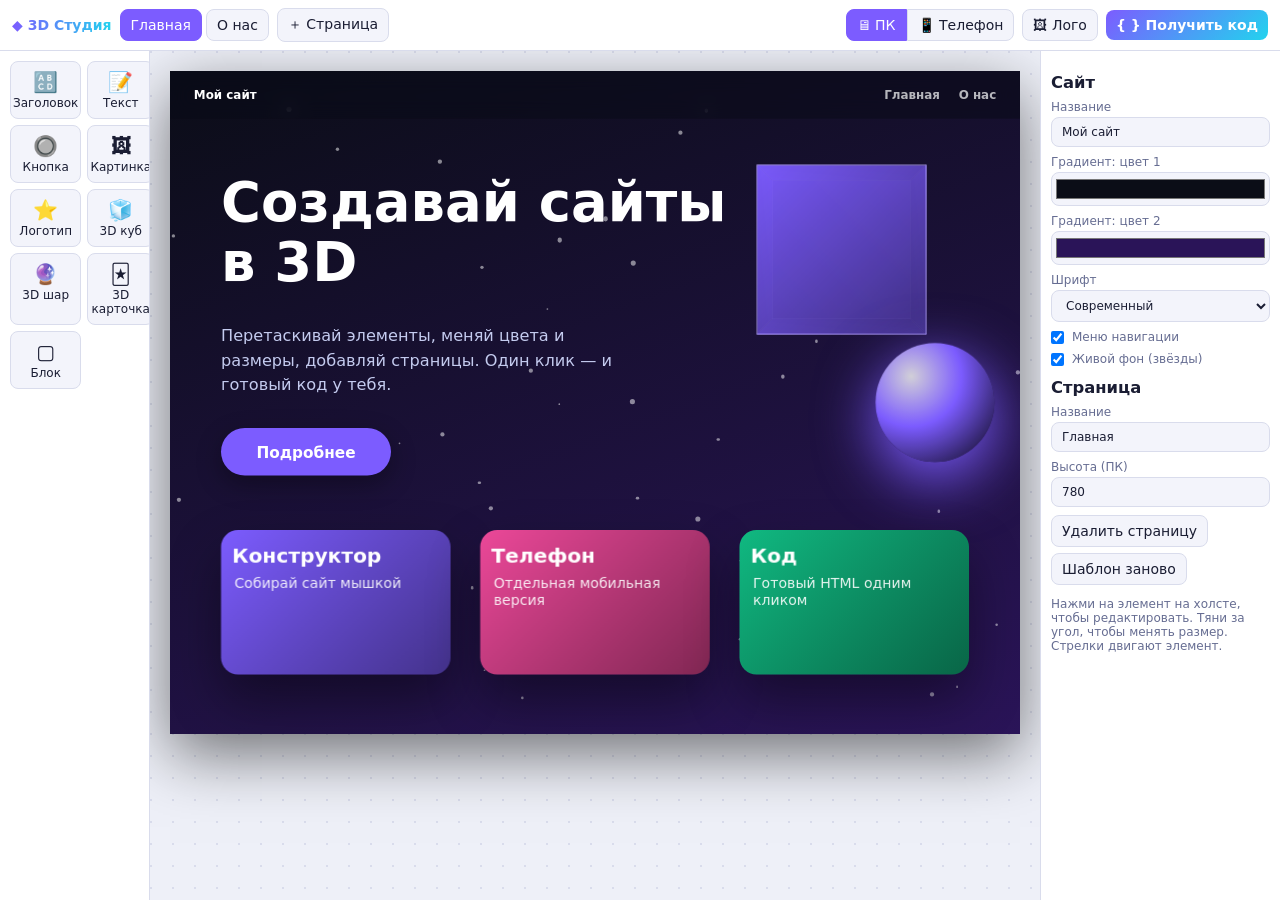
==== index.html @ fe6c9395 "Add files via upload" ====
<!DOCTYPE html>
<html lang="ru"><head><meta charset="utf-8">
<meta name="viewport" content="width=device-width, initial-scale=1, viewport-fit=cover">
<title>3D Конструктор сайтов</title>
<style>
:root{--bg:#0b0d17;--p:#141828;--p2:#1c2136;--b:#2a3150;--t:#e8ebf7;--m:#8a93b8;--a:#7c5cff;box-sizing:border-box;padding-top:env(safe-area-inset-top,0px);padding-bottom:env(safe-area-inset-bottom,0px)}
@media(prefers-color-scheme:light){:root:not([data-theme="dark"]){--bg:#eef0f8;--p:#fff;--p2:#f3f4fb;--b:#d9dcec;--t:#1a1d33;--m:#666d92}}
:root[data-theme="dark"]{--bg:#0b0d17;--p:#141828;--p2:#1c2136;--b:#2a3150;--t:#e8ebf7;--m:#8a93b8}
html{scroll-padding-top:env(safe-area-inset-top,0px)}
html,body{height:100%;margin:0}
body{display:flex;flex-direction:column;background:var(--bg);color:var(--t);font:14px system-ui,sans-serif;overflow:hidden}
[hidden]{display:none!important}
button,input,select,textarea{font:inherit;color:var(--t);background:var(--p2);border:1px solid var(--b);border-radius:8px;padding:7px 10px}
button{cursor:pointer}button:hover{border-color:var(--a)}
.pri{background:linear-gradient(135deg,#7c5cff,#22d3ee);border:0;color:#fff;font-weight:700}
#top{display:flex;align-items:center;gap:8px;padding:8px 12px;background:var(--p);border-bottom:1px solid var(--b);flex-wrap:wrap}
.brand{font-weight:800;background:linear-gradient(90deg,#7c5cff,#22d3ee);-webkit-background-clip:text;background-clip:text;color:transparent}
#tabs{display:flex;gap:4px;overflow-x:auto;max-width:40vw}#tabs button{white-space:nowrap}
.on{background:var(--a)!important;border-color:var(--a)!important;color:#fff}
.sp{flex:1}.seg{display:flex}.seg button:first-child{border-radius:8px 0 0 8px}.seg button:last-child{border-radius:0 8px 8px 0}
main{flex:1;display:flex;min-height:0}
aside{background:var(--p);padding:10px;overflow:auto}
#pal{width:150px;display:grid;grid-template-columns:1fr 1fr;gap:6px;align-content:start;border-right:1px solid var(--b)}
#pal button{display:flex;flex-direction:column;align-items:center;gap:2px;padding:8px 2px;font-size:12px}#pal b{font-size:20px}
#pr{width:240px;border-left:1px solid var(--b)}
#pr label{display:block;margin:8px 0;color:var(--m);font-size:12px}#pr label input,#pr label select,#pr label textarea{display:block;width:100%;margin-top:3px;box-sizing:border-box}
#pr input[type=color]{height:34px;padding:2px}#pr textarea{min-height:64px}
#pr h3{margin:12px 0 4px}.g2{display:grid;grid-template-columns:1fr 1fr;gap:0 8px}.row{display:flex;gap:6px;flex-wrap:wrap;margin-top:8px}.ck{display:flex!important;gap:8px;align-items:center}.ck input{width:auto!important;margin:0!important}
#wrap{flex:1;overflow:auto;padding:20px;display:flex;justify-content:center;align-items:flex-start;background:radial-gradient(circle at 1px 1px,var(--b) 1px,transparent 0) 0 0/22px 22px}
#st{overflow:hidden;box-shadow:0 20px 60px #0008;flex:none}#st.m{border-radius:32px;outline:8px solid #000}
#cv{position:relative;overflow:hidden;transform-origin:0 0}
#cv .e{cursor:move;touch-action:none}#cv .e *{pointer-events:none}#cv nav{position:absolute;pointer-events:none}#cv .fx{position:absolute}
.sel{outline:2px solid var(--a);outline-offset:2px}
.rz{position:absolute;right:-9px;bottom:-9px;width:16px;height:16px;background:var(--a);border-radius:4px;cursor:nwse-resize;pointer-events:auto!important}
#md{position:fixed;inset:0;background:#000b;display:flex;align-items:center;justify-content:center;z-index:99;padding:16px}
#md>div{background:var(--p);border:1px solid var(--b);border-radius:14px;width:min(1000px,100%);height:min(82vh,100%);display:flex;flex-direction:column;padding:12px;gap:8px}
#md textarea,#md iframe{flex:1;width:100%;box-sizing:border-box;border-radius:8px;font:12px monospace;background:#fff;border:1px solid var(--b)}#md textarea{background:var(--p2)}
@media(max-width:900px){main{flex-direction:column}#pal{width:auto;display:flex;overflow-x:auto;border:0;border-bottom:1px solid var(--b)}#pal button{min-width:70px}#pr{width:auto;max-height:36%;border:0;border-top:1px solid var(--b)}#tabs{max-width:100%}}
</style></head><body>
<header id="top">
<b class="brand">◆ 3D Студия</b><div id="tabs"></div><button data-a="addpage" title="Новая страница">＋ Страница</button><span class="sp"></span>
<div class="seg"><button data-a="dev" data-v="d" class="on">🖥 ПК</button><button data-a="dev" data-v="m">📱 Телефон</button></div>
<button data-a="logo">🖼 Лого</button><button class="pri" data-a="export">{ } Получить код</button>
</header>
<main><aside id="pal"></aside><section id="wrap"><div id="st"><div id="cv"></div></div></section><aside id="pr"></aside></main>
<div id="md" hidden><div><div class="row" style="margin:0"><button data-a="view" data-v="c" class="on">Код</button><button data-a="view" data-v="p">Превью</button><span class="sp"></span><button class="pri" data-a="copy" id="cp">Копировать код</button><button data-a="close">✕</button></div><textarea id="code" readonly></textarea><iframe id="ifr" hidden></iframe></div></div>
<input type="file" id="fi" accept="image/*" hidden>
<script src="app.js"></script>
</body></html>
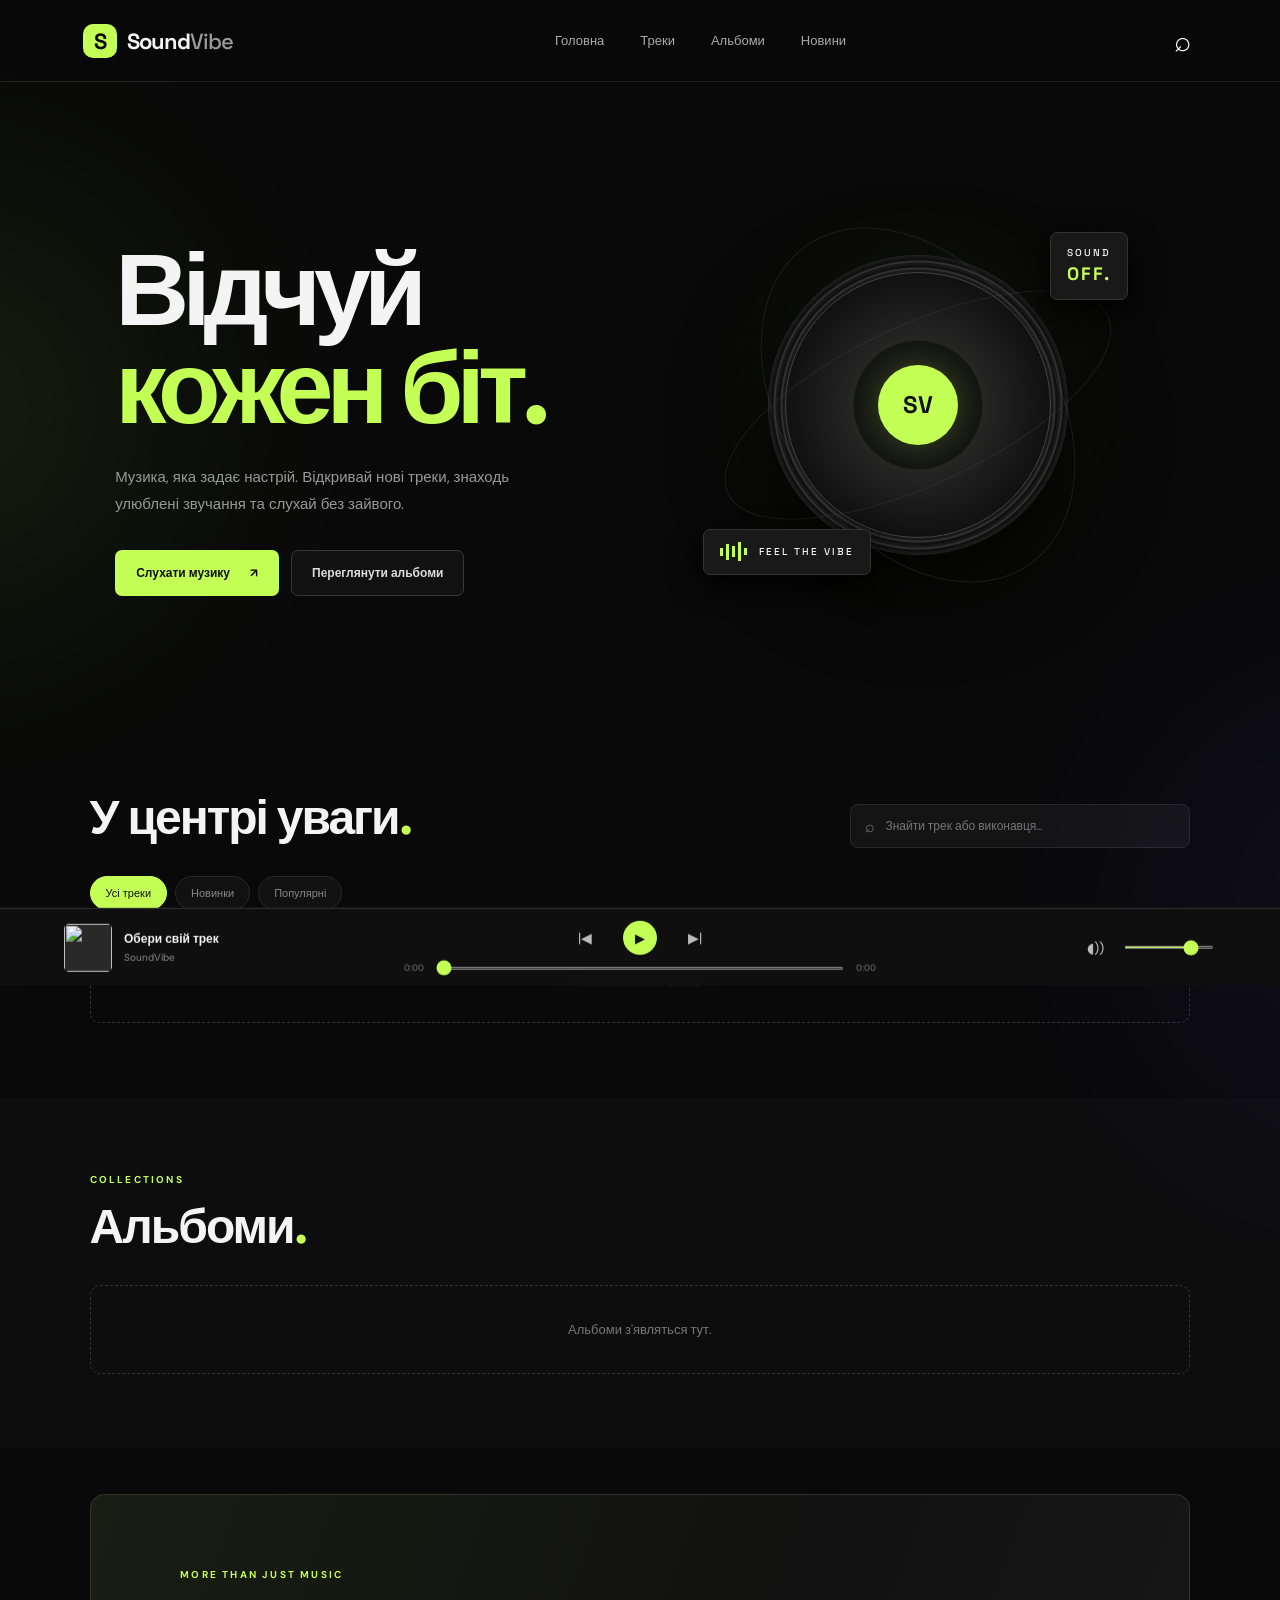
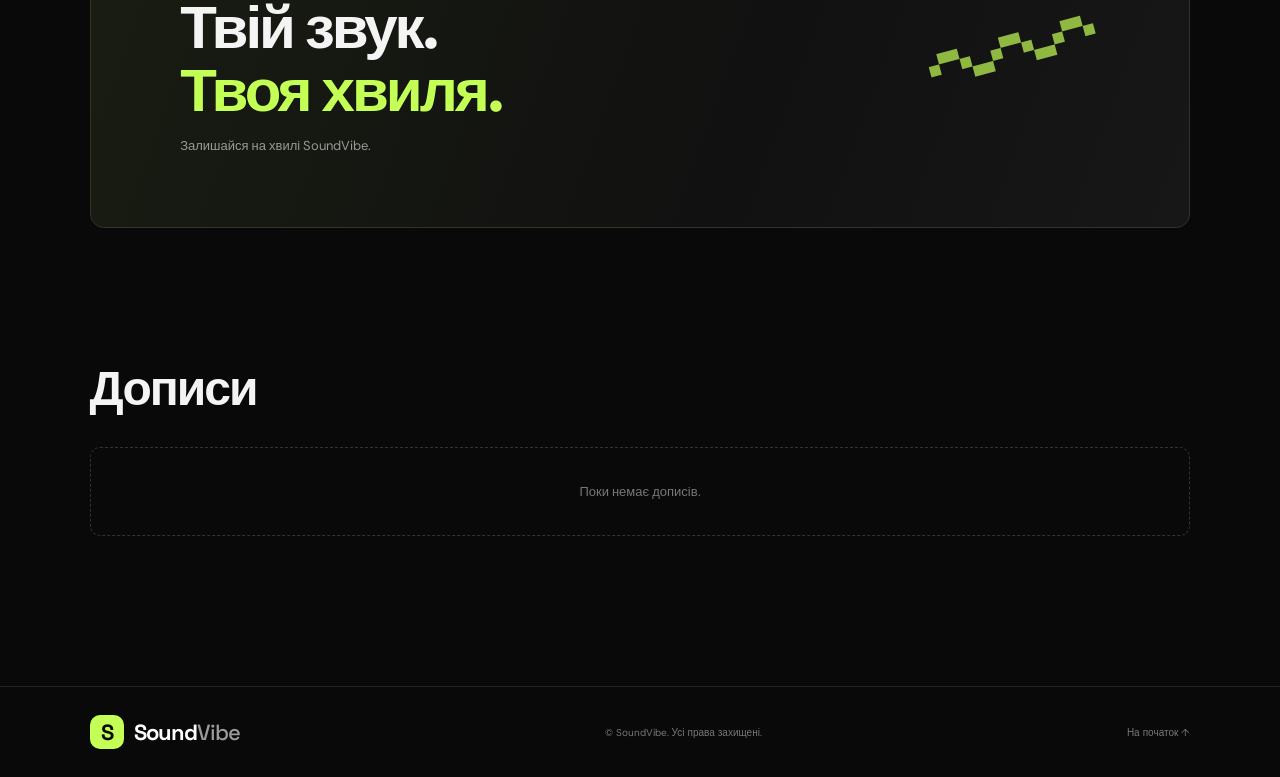
==== commit 8a993784: "Add files via upload" ====
--- a/index.html
+++ b/index.html
@@ -1,49 +1,79 @@
-<!DOCTYPE html>
-<html lang="ru"><head><meta charset="utf-8">
-<meta name="viewport" content="width=device-width, initial-scale=1, viewport-fit=cover">
-<title>3D Конструктор сайтов</title>
-<style>
-:root{--bg:#0b0d17;--p:#141828;--p2:#1c2136;--b:#2a3150;--t:#e8ebf7;--m:#8a93b8;--a:#7c5cff;box-sizing:border-box;padding-top:env(safe-area-inset-top,0px);padding-bottom:env(safe-area-inset-bottom,0px)}
-@media(prefers-color-scheme:light){:root:not([data-theme="dark"]){--bg:#eef0f8;--p:#fff;--p2:#f3f4fb;--b:#d9dcec;--t:#1a1d33;--m:#666d92}}
-:root[data-theme="dark"]{--bg:#0b0d17;--p:#141828;--p2:#1c2136;--b:#2a3150;--t:#e8ebf7;--m:#8a93b8}
-html{scroll-padding-top:env(safe-area-inset-top,0px)}
-html,body{height:100%;margin:0}
-body{display:flex;flex-direction:column;background:var(--bg);color:var(--t);font:14px system-ui,sans-serif;overflow:hidden}
-[hidden]{display:none!important}
-button,input,select,textarea{font:inherit;color:var(--t);background:var(--p2);border:1px solid var(--b);border-radius:8px;padding:7px 10px}
-button{cursor:pointer}button:hover{border-color:var(--a)}
-.pri{background:linear-gradient(135deg,#7c5cff,#22d3ee);border:0;color:#fff;font-weight:700}
-#top{display:flex;align-items:center;gap:8px;padding:8px 12px;background:var(--p);border-bottom:1px solid var(--b);flex-wrap:wrap}
-.brand{font-weight:800;background:linear-gradient(90deg,#7c5cff,#22d3ee);-webkit-background-clip:text;background-clip:text;color:transparent}
-#tabs{display:flex;gap:4px;overflow-x:auto;max-width:40vw}#tabs button{white-space:nowrap}
-.on{background:var(--a)!important;border-color:var(--a)!important;color:#fff}
-.sp{flex:1}.seg{display:flex}.seg button:first-child{border-radius:8px 0 0 8px}.seg button:last-child{border-radius:0 8px 8px 0}
-main{flex:1;display:flex;min-height:0}
-aside{background:var(--p);padding:10px;overflow:auto}
-#pal{width:150px;display:grid;grid-template-columns:1fr 1fr;gap:6px;align-content:start;border-right:1px solid var(--b)}
-#pal button{display:flex;flex-direction:column;align-items:center;gap:2px;padding:8px 2px;font-size:12px}#pal b{font-size:20px}
-#pr{width:240px;border-left:1px solid var(--b)}
-#pr label{display:block;margin:8px 0;color:var(--m);font-size:12px}#pr label input,#pr label select,#pr label textarea{display:block;width:100%;margin-top:3px;box-sizing:border-box}
-#pr input[type=color]{height:34px;padding:2px}#pr textarea{min-height:64px}
-#pr h3{margin:12px 0 4px}.g2{display:grid;grid-template-columns:1fr 1fr;gap:0 8px}.row{display:flex;gap:6px;flex-wrap:wrap;margin-top:8px}.ck{display:flex!important;gap:8px;align-items:center}.ck input{width:auto!important;margin:0!important}
-#wrap{flex:1;overflow:auto;padding:20px;display:flex;justify-content:center;align-items:flex-start;background:radial-gradient(circle at 1px 1px,var(--b) 1px,transparent 0) 0 0/22px 22px}
-#st{overflow:hidden;box-shadow:0 20px 60px #0008;flex:none}#st.m{border-radius:32px;outline:8px solid #000}
-#cv{position:relative;overflow:hidden;transform-origin:0 0}
-#cv .e{cursor:move;touch-action:none}#cv .e *{pointer-events:none}#cv nav{position:absolute;pointer-events:none}#cv .fx{position:absolute}
-.sel{outline:2px solid var(--a);outline-offset:2px}
-.rz{position:absolute;right:-9px;bottom:-9px;width:16px;height:16px;background:var(--a);border-radius:4px;cursor:nwse-resize;pointer-events:auto!important}
-#md{position:fixed;inset:0;background:#000b;display:flex;align-items:center;justify-content:center;z-index:99;padding:16px}
-#md>div{background:var(--p);border:1px solid var(--b);border-radius:14px;width:min(1000px,100%);height:min(82vh,100%);display:flex;flex-direction:column;padding:12px;gap:8px}
-#md textarea,#md iframe{flex:1;width:100%;box-sizing:border-box;border-radius:8px;font:12px monospace;background:#fff;border:1px solid var(--b)}#md textarea{background:var(--p2)}
-@media(max-width:900px){main{flex-direction:column}#pal{width:auto;display:flex;overflow-x:auto;border:0;border-bottom:1px solid var(--b)}#pal button{min-width:70px}#pr{width:auto;max-height:36%;border:0;border-top:1px solid var(--b)}#tabs{max-width:100%}}
-</style></head><body>
-<header id="top">
-<b class="brand">◆ 3D Студия</b><div id="tabs"></div><button data-a="addpage" title="Новая страница">＋ Страница</button><span class="sp"></span>
-<div class="seg"><button data-a="dev" data-v="d" class="on">🖥 ПК</button><button data-a="dev" data-v="m">📱 Телефон</button></div>
-<button data-a="logo">🖼 Лого</button><button class="pri" data-a="export">{ } Получить код</button>
-</header>
-<main><aside id="pal"></aside><section id="wrap"><div id="st"><div id="cv"></div></div></section><aside id="pr"></aside></main>
-<div id="md" hidden><div><div class="row" style="margin:0"><button data-a="view" data-v="c" class="on">Код</button><button data-a="view" data-v="p">Превью</button><span class="sp"></span><button class="pri" data-a="copy" id="cp">Копировать код</button><button data-a="close">✕</button></div><textarea id="code" readonly></textarea><iframe id="ifr" hidden></iframe></div></div>
-<input type="file" id="fi" accept="image/*" hidden>
-<script src="app.js"></script>
-</body></html>
+<!doctype html>
+<html lang="uk">
+<head>
+  <meta charset="utf-8">
+  <meta name="viewport" content="width=device-width, initial-scale=1">
+  <meta name="theme-color" content="#090909">
+  <title>SoundVibe — Feel the music</title>
+  <link rel="preconnect" href="https://fonts.googleapis.com">
+  <link rel="preconnect" href="https://fonts.gstatic.com" crossorigin>
+  <link href="https://fonts.googleapis.com/css2?family=DM+Sans:wght@400;500;600;700;800&family=Space+Grotesk:wght@500;600;700&display=swap" rel="stylesheet">
+  <link rel="stylesheet" href="style.css">
+  <script src="https://cdn.jsdelivr.net/npm/@supabase/supabase-js@2"></script>
+</head>
+<body>
+  <div class="ambient ambient-one"></div><div class="ambient ambient-two"></div>
+  <header class="topbar">
+    <a class="brand" href="#"><span class="brand-mark">S</span><span>Sound<span class="brand-light">Vibe</span></span></a>
+    <nav class="main-nav">
+      <a href="#discover">Головна</a><a href="#tracks">Треки</a><a href="#albums">Альбоми</a><a href="#posts">Новини</a>
+    </nav>
+    <div class="header-actions">
+      <button class="icon-btn" id="search-focus" aria-label="Пошук">⌕</button>
+      <button class="mobile-menu" id="mobile-menu">☰</button>
+    </div>
+  </header>
+
+  <main>
+    <section class="hero" id="discover">
+      <div class="hero-copy">
+        <h1>Відчуй<br><span>кожен біт.</span></h1>
+        <p>Музика, яка задає настрій. Відкривай нові треки, знаходь улюблені звучання та слухай без зайвого.</p>
+        <div class="hero-buttons"><a class="btn btn-primary" href="#tracks">Слухати музику <span>↗</span></a><a class="btn btn-ghost" href="#albums">Переглянути альбоми</a></div>
+      </div>
+      <div class="hero-art">
+        <div class="hero-orbit orbit-a"></div><div class="hero-orbit orbit-b"></div>
+        <div class="hero-disc"><div class="disc-inner"><div class="disc-center">SV</div></div></div>
+        <div class="floating-tag tag-top">SOUND<br><b id="sound-status">OFF.</b></div>
+        <div class="floating-tag tag-bottom"><span class="equalizer"><i></i><i></i><i></i><i></i><i></i></span> FEEL THE VIBE</div>
+      </div>
+    </section>
+
+    <section class="section" id="tracks">
+      <div class="section-head"><div><h2>У центрі уваги<span>.</span></h2></div><div class="search-wrap"><span>⌕</span><input id="search" type="search" placeholder="Знайти трек або виконавця..."></div></div>
+      <div class="filter-row"><button class="filter-chip active" data-filter="all">Усі треки</button><button class="filter-chip" data-filter="new">Новинки</button><button class="filter-chip" data-filter="popular">Популярні</button></div>
+      <div class="track-grid" id="track-grid"><div class="empty-state">Завантажуємо музику...</div></div>
+    </section>
+
+    <section class="section albums-section" id="albums">
+      <div class="section-head"><div><div class="eyebrow">COLLECTIONS</div><h2>Альбоми<span>.</span></h2></div></div>
+      <div class="album-grid" id="album-grid"><div class="empty-state">Альбоми з'являться тут.</div></div>
+    </section>
+
+    <section class="wide-cta">
+      <div><div class="eyebrow">MORE THAN JUST MUSIC</div><h2>Твій звук.<br><span>Твоя хвиля.</span></h2><p>Залишайся на хвилі SoundVibe.</p></div>
+      <div class="cta-symbol">〰</div>
+    </section>
+
+    <section class="section posts-section" id="posts">
+      <div class="section-head"><div><h2>Дописи</h2></div></div>
+      <div class="post-grid" id="post-grid"><div class="empty-state">Поки немає дописів.</div></div>
+    </section>
+
+  </main>
+
+  <footer><a class="brand" href="#"><span class="brand-mark">S</span><span>Sound<span class="brand-light">Vibe</span></span></a><span>© <span id="year"></span> SoundVibe. Усі права захищені.</span><a href="#discover">На початок ↑</a></footer>
+
+  <div class="player" id="player">
+    <div class="player-track"><img id="player-cover" src="" alt=""><div><strong id="player-title">Обери свій трек</strong><small id="player-artist">SoundVibe</small></div></div>
+    <div class="player-center"><div class="player-controls"><button id="prev-track" aria-label="Попередній">|◀</button><button class="play-main" id="play-toggle" aria-label="Відтворити">▶</button><button id="next-track" aria-label="Наступний">▶|</button></div><div class="timeline"><span id="current-time">0:00</span><input type="range" id="seek" min="0" max="100" value="0"><span id="duration">0:00</span></div></div>
+    <div class="player-volume"><button id="mute-toggle" aria-label="Звук">◖))</button><input type="range" id="volume" min="0" max="1" step=".01" value=".8"></div>
+    <audio id="audio" preload="metadata"></audio>
+  </div>
+
+  <div class="modal" id="track-modal"><div class="modal-card track-detail"><button class="modal-close" data-close="track-modal">×</button><div id="track-detail-content"></div></div></div>
+
+  <div class="toast" id="toast"></div>
+  <script src="config.js"></script><script src="app.js"></script>
+</body>
+</html>
--- a/style.css
+++ b/style.css
@@ -0,0 +1,25 @@
+*{box-sizing:border-box} :root{--bg:#090909;--panel:#111;--panel2:#171717;--text:#f4f4f4;--muted:#898989;--line:#282828;--lime:#c4ff55;--font:'DM Sans',sans-serif;--display:'Space Grotesk',sans-serif}html{scroll-behavior:smooth;scroll-padding-top:90px}body{margin:0;background:var(--bg);color:var(--text);font-family:var(--font);overflow-x:hidden}a{color:inherit;text-decoration:none}button,input,textarea,select{font:inherit}button{cursor:pointer}.ambient{position:absolute;width:420px;height:420px;border-radius:50%;filter:blur(130px);opacity:.09;pointer-events:none}.ambient-one{background:#a4ff38;top:200px;left:-260px}.ambient-two{background:#6750ff;top:700px;right:-300px}.topbar{height:82px;padding:0 6.5%;display:flex;align-items:center;justify-content:space-between;border-bottom:1px solid #202020;background:rgba(9,9,9,.82);backdrop-filter:blur(18px);position:sticky;top:0;z-index:20}.brand{display:flex;align-items:center;gap:10px;font:700 22px var(--display);letter-spacing:-1px}.brand-mark{display:grid;place-items:center;width:34px;height:34px;background:var(--lime);color:#090909;border-radius:10px;font-size:22px}.brand-light{font-weight:500;color:#9b9b9b}.main-nav{display:flex;gap:36px;color:#aaa;font-size:13px}.main-nav a:hover,.footer a:hover{color:var(--lime)}.header-actions{display:flex;align-items:center;gap:18px}.icon-btn,.mobile-menu{background:none;border:0;color:white;font-size:29px}.admin-link{background:#191919;border:1px solid #303030;color:#ddd;padding:11px 16px;border-radius:7px;font-size:12px}.admin-link:hover{border-color:var(--lime);color:var(--lime)}.mobile-menu{display:none}.hero{min-height:620px;padding:90px 9% 65px;position:relative;display:flex;align-items:center;justify-content:space-between;overflow:hidden}.hero-copy{max-width:550px;z-index:2}.eyebrow{font-size:10px;letter-spacing:2.2px;font-weight:700;color:var(--lime)}.pulse-dot{display:inline-block;width:7px;height:7px;border-radius:50%;background:var(--lime);margin-right:8px;box-shadow:0 0 14px var(--lime)}h1,h2,h3,p{margin-top:0}.hero h1{font:700 clamp(62px,8vw,106px)/.95 var(--display);letter-spacing:-7px;margin:28px 0}.hero h1 span,.wide-cta h2 span{color:var(--lime)}.hero-copy>p{color:#999;max-width:420px;line-height:1.8;font-size:15px}.hero-buttons{display:flex;gap:12px;margin-top:32px;flex-wrap:wrap}.btn{display:inline-flex;align-items:center;justify-content:center;gap:20px;padding:14px 20px;border-radius:7px;font-weight:700;font-size:12px;border:1px solid transparent;transition:.25s}.btn-primary{background:var(--lime);color:#101010}.btn-primary:hover{background:#d6ff8a;transform:translateY(-2px);box-shadow:0 8px 30px #c4ff5522}.btn-ghost{border-color:#383838;color:#ddd;background:#111}.btn-ghost:hover{border-color:#777}.btn.small{padding:9px 14px}.hero-note{display:flex;align-items:center;gap:12px;color:#686868;font-size:9px;letter-spacing:2px;margin-top:60px}.note-line{width:35px;height:1px;background:var(--lime)}.hero-art{width:430px;height:430px;position:relative;display:grid;place-items:center;margin-right:3%}.hero-disc{width:300px;height:300px;border-radius:50%;padding:17px;background:repeating-radial-gradient(circle,#181818 0 2px,#303030 3px 4px,#101010 5px 7px);box-shadow:0 30px 90px #000,0 0 90px #c4ff5512;animation:spin 24s linear infinite}.disc-inner{height:100%;border-radius:50%;display:grid;place-items:center;background:radial-gradient(circle,#282828 0 10%,#121212 11% 34%,#252525 35%,#111 70%);border:1px solid #454545}.disc-center{width:80px;height:80px;border-radius:50%;display:grid;place-items:center;background:var(--lime);color:#111;font:700 24px var(--display);box-shadow:0 0 35px #c4ff5544}.hero-orbit{position:absolute;border:1px solid #45454555;border-radius:50%;transform:rotate(-25deg)}.orbit-a{width:420px;height:160px}.orbit-b{width:390px;height:270px;transform:rotate(55deg)}.floating-tag{position:absolute;background:#191919;border:1px solid #333;padding:12px 16px;border-radius:7px;font:500 10px/1.5 var(--display);letter-spacing:2px;box-shadow:0 10px 30px #000}.floating-tag b{font-size:18px;color:var(--lime)}.tag-top{top:42px;right:5px}.tag-bottom{bottom:45px;left:0;display:flex;align-items:center;gap:12px}.equalizer{height:20px;display:flex;align-items:center;gap:3px}.equalizer i{width:3px;background:var(--lime);height:8px;animation:eq .8s infinite alternate}.equalizer i:nth-child(2){height:16px;animation-delay:.2s}.equalizer i:nth-child(3){height:11px;animation-delay:.4s}.equalizer i:nth-child(4){height:19px;animation-delay:.1s}.equalizer i:nth-child(5){height:7px;animation-delay:.3s}.hero-bottom{position:absolute;bottom:24px;left:9%;right:9%;display:flex;justify-content:space-between;color:#555;font-size:9px;letter-spacing:2px}.banner-strip{padding:0 7% 20px;display:grid;grid-template-columns:repeat(auto-fit,minmax(260px,1fr));gap:14px}.promo-banner{min-height:170px;border-radius:12px;background-size:cover;background-position:center;display:flex;flex-direction:column;justify-content:center;padding:28px;gap:8px;overflow:hidden;transition:.3s}.promo-banner:hover{transform:translateY(-3px)}.promo-banner strong{font:700 28px var(--display);max-width:450px}.promo-banner small{color:#ccc}.section{padding:75px 7%}.section-head{display:flex;align-items:end;justify-content:space-between;margin-bottom:28px;gap:20px}.section h2,.admin-card h2{font:700 clamp(32px,4vw,48px) var(--display);letter-spacing:-2px;margin:10px 0 0}.section h2 span,.admin-card h2 span{color:var(--lime)}.search-wrap{display:flex;align-items:center;gap:10px;background:#141414;border:1px solid #292929;border-radius:8px;padding:0 14px;width:min(340px,100%);color:#777}.search-wrap input{background:none;border:0;outline:0;color:#fff;padding:13px 0;width:100%;font-size:12px}.filter-row{display:flex;align-items:center;gap:8px;margin-bottom:24px}.filter-chip{border:1px solid #292929;background:#111;color:#888;padding:9px 15px;border-radius:20px;font-size:11px}.filter-chip.active,.filter-chip:hover{background:var(--lime);color:#111;border-color:var(--lime)}.result-count{margin-left:auto;color:#666;font-size:9px;letter-spacing:1px}.track-grid{display:grid;grid-template-columns:repeat(4,minmax(0,1fr));gap:18px}.track-card{background:#111;border:1px solid #202020;border-radius:11px;padding:12px;transition:.3s;min-width:0}.track-card:hover{transform:translateY(-5px);border-color:#484848;box-shadow:0 18px 40px #0007}.cover-button{position:relative;display:block;width:100%;padding:0;border:0;background:#202020;border-radius:7px;overflow:hidden;aspect-ratio:1}.track-cover{width:100%;height:100%;object-fit:cover;display:block;transition:.5s}.track-card:hover .track-cover{transform:scale(1.05)}.cover-play{position:absolute;right:12px;bottom:12px;width:40px;height:40px;border-radius:50%;background:var(--lime);color:#111;display:grid;place-items:center;opacity:0;transform:translateY(8px);transition:.25s}.track-card:hover .cover-play{opacity:1;transform:none}.track-info{display:flex;justify-content:space-between;align-items:start;gap:8px;padding:15px 2px 10px}.track-info h3{font:600 15px var(--display);margin:0 0 5px;white-space:nowrap;overflow:hidden;text-overflow:ellipsis}.track-info p{font-size:11px;color:#888;margin:0}.more-btn{background:none;border:0;color:#777}.track-meta{border-top:1px solid #242424;padding:10px 2px 1px;display:flex;align-items:center;justify-content:space-between;color:#666;font-size:8px;letter-spacing:1px}.track-meta button{border:0;background:none;color:var(--lime);font-size:9px;font-weight:700}.albums-section{background:#0d0d0d}.section-desc{color:#777;font-size:13px}.album-grid{display:grid;grid-template-columns:repeat(4,1fr);gap:18px}.album-card{height:280px;position:relative;border-radius:10px;overflow:hidden;background:#191919}.album-card img{width:100%;height:100%;object-fit:cover;transition:.5s}.album-card:hover img{transform:scale(1.06)}.album-overlay{position:absolute;inset:0;background:linear-gradient(transparent 30%,#000d);display:flex;flex-direction:column;justify-content:end;padding:20px}.album-overlay span{color:var(--lime);font-size:9px;letter-spacing:2px}.album-overlay h3{font:700 21px var(--display);margin:8px 0 3px}.album-overlay p{color:#aaa;font-size:11px;margin:0}.wide-cta{margin:45px 7%;padding:55px 7%;background:linear-gradient(110deg,#191d12,#111 60%,#171717);border:1px solid #30352a;border-radius:14px;display:flex;justify-content:space-between;align-items:center;overflow:hidden}.wide-cta h2{font:700 clamp(38px,5vw,60px)/1.05 var(--display);letter-spacing:-3px;margin:15px 0}.wide-cta p{color:#999;font-size:13px;margin:0}.cta-symbol{font-size:170px;color:var(--lime);opacity:.7;transform:rotate(-15deg)}.posts-section{padding-bottom:150px}.post-grid{display:grid;grid-template-columns:repeat(3,1fr);gap:18px}.post-card{border:1px solid #252525;border-radius:10px;overflow:hidden;background:#111}.post-card>img{width:100%;height:190px;object-fit:cover}.post-content{padding:20px}.post-content h3{font:600 20px var(--display);margin:12px 0}.post-content p{font-size:12px;color:#999;line-height:1.7;white-space:pre-wrap}.post-content .eyebrow{font-size:8px}footer{padding:28px 7%;border-top:1px solid #222;display:flex;align-items:center;justify-content:space-between;color:#777;font-size:10px}footer .brand{color:#fff}.player{position:fixed;z-index:30;bottom:0;left:0;right:0;background:rgba(16,16,16,.96);backdrop-filter:blur(18px);border-top:1px solid #333;padding:12px 5%;display:grid;grid-template-columns:1fr 1.5fr 1fr;align-items:center;gap:25px;transform:translateY(110%);transition:.35s}.player.visible{transform:translateY(0)}.player-track{display:flex;align-items:center;gap:12px;min-width:0}.player-track img{width:48px;height:48px;object-fit:cover;background:#292929;border-radius:5px}.player-track strong,.player-track small{display:block;white-space:nowrap;overflow:hidden;text-overflow:ellipsis}.player-track strong{font-size:12px}.player-track small{color:#888;font-size:10px;margin-top:4px}.player-center{max-width:550px;width:100%;margin:auto}.player-controls{display:flex;justify-content:center;align-items:center;gap:25px;margin-bottom:7px}.player-controls button,.player-volume button{background:none;border:0;color:#bbb;font-size:14px}.player-controls .play-main{width:34px;height:34px;border-radius:50%;background:var(--lime);color:#111;font-size:13px}.timeline{display:flex;align-items:center;gap:10px;color:#777;font-size:9px}.timeline input,.player-volume input{accent-color:var(--lime);width:100%;height:3px}.player-volume{display:flex;align-items:center;gap:12px;max-width:150px;justify-self:end}.player-volume input{width:90px}.empty-state{grid-column:1/-1;padding:35px;text-align:center;color:#777;border:1px dashed #333;border-radius:10px;font-size:13px}.config-warning{color:#f0d28b}.modal{position:fixed;z-index:50;inset:0;background:#000b;display:none;align-items:center;justify-content:center;padding:20px;backdrop-filter:blur(8px)}.modal.open{display:flex;animation:fade .2s}.modal-card{position:relative;background:#111;border:1px solid #333;border-radius:14px;width:min(760px,100%);max-height:90vh;overflow:auto;padding:34px}.modal-close{position:absolute;right:17px;top:12px;background:none;border:0;color:#aaa;font-size:28px}.detail-layout{display:grid;grid-template-columns:220px 1fr;gap:25px;align-items:center}.detail-cover{width:100%;aspect-ratio:1;object-fit:cover;border-radius:8px;background:#222}.detail-layout h2{font:700 32px var(--display);margin:12px 0 4px}.detail-layout p{color:#999;font-size:13px;line-height:1.6}.review-area{border-top:1px solid #292929;margin-top:30px;padding-top:20px}.review-area h3,.admin-panel h3{font:600 18px var(--display)}.review-form{display:grid;grid-template-columns:1fr 130px;gap:9px;margin:15px 0}.review-form textarea{grid-column:1/-1}.review-form input,.review-form select,.review-form textarea,.form-stack input,.admin-form input,.admin-form textarea,.admin-form select{background:#1a1a1a;border:1px solid #333;border-radius:6px;color:#eee;padding:12px;outline:0;width:100%;font-size:12px}.review-form input:focus,.review-form textarea:focus,.form-stack input:focus,.admin-form input:focus,.admin-form textarea:focus{border-color:var(--lime)}.review-form button{grid-column:1/-1;justify-self:start}.review{padding:13px 0;border-bottom:1px solid #292929}.review>div{display:flex;justify-content:space-between;font-size:12px}.review>div span{color:var(--lime)}.review p{color:#999;font-size:12px;margin:8px 0 0;white-space:pre-wrap}.admin-card{width:min(900px,100%);padding:35px}.admin-card h2{font-size:30px}.muted{color:#888;font-size:12px;line-height:1.6}.form-stack{display:grid;gap:15px;margin-top:25px;max-width:420px}.form-stack label,.admin-form label{display:grid;gap:7px;color:#aaa;font-size:11px}.admin-heading{display:flex;justify-content:space-between;align-items:center;padding-right:30px}.admin-tabs{display:flex;gap:5px;overflow-x:auto;margin:25px 0;border-bottom:1px solid #333}.admin-tabs button{white-space:nowrap;padding:12px 14px;background:none;border:0;color:#888;font-size:11px;border-bottom:2px solid transparent}.admin-tabs button.active{color:var(--lime);border-color:var(--lime)}.admin-form{display:grid;grid-template-columns:1fr 1fr;gap:13px}.admin-form label:has(textarea),.admin-form label:has(input[type=file]),.admin-form .check-label,.admin-form button,.admin-form .form-message{grid-column:1/-1}.admin-form .check-label{display:flex;align-items:center;gap:8px}.admin-form .check-label input{width:auto;accent-color:var(--lime)}.admin-form button{justify-self:start}.subheading{margin-top:30px}.admin-list{border-top:1px solid #292929}.admin-list-row{display:flex;justify-content:space-between;gap:15px;align-items:center;padding:12px 3px;border-bottom:1px solid #292929;font-size:12px}.delete-btn{background:#281818;border:1px solid #542929;color:#ff8a8a;border-radius:5px;padding:7px 10px;font-size:10px;white-space:nowrap}.review-admin span{line-height:1.7}.form-message{font-size:11px;min-height:15px}.form-message.error{color:#ff7777}.form-message.success{color:var(--lime)}.toast{position:fixed;z-index:80;bottom:100px;left:50%;transform:translate(-50%,20px);opacity:0;background:#c4ff55;color:#111;padding:12px 18px;border-radius:7px;font-size:12px;font-weight:700;transition:.25s;pointer-events:none}.toast.show{opacity:1;transform:translate(-50%,0)}[hidden]{display:none!important}@keyframes spin{to{transform:rotate(360deg)}}@keyframes eq{to{height:4px}}@keyframes fade{from{opacity:0}to{opacity:1}}
+@media(max-width:1000px){.track-grid,.album-grid{grid-template-columns:repeat(3,1fr)}.hero{padding-left:7%;padding-right:7%}.hero-art{transform:scale(.85);margin-right:-20px}.main-nav{gap:18px}}
+@media(max-width:700px){.topbar{height:68px;padding:0 5%}.main-nav{display:none;position:absolute;top:68px;left:0;right:0;padding:20px;background:#111;border-bottom:1px solid #333;flex-direction:column;gap:18px}.main-nav.nav-open{display:flex}.mobile-menu{display:block}.admin-link{font-size:10px;padding:9px}.hero{min-height:auto;padding:70px 7% 80px;display:block}.hero h1{font-size:66px;letter-spacing:-5px}.hero-art{width:100%;height:300px;margin:25px 0 0;transform:scale(.8)}.hero-disc{width:240px;height:240px}.hero-orbit.orbit-a{width:340px}.hero-bottom{left:7%;right:7%}.section{padding:55px 5%}.section-head{align-items:start;flex-direction:column}.search-wrap{width:100%}.track-grid,.album-grid{grid-template-columns:repeat(2,minmax(0,1fr));gap:10px}.track-card{padding:8px}.track-info h3{font-size:13px}.album-card{height:220px}.wide-cta{margin:25px 5%;padding:35px 25px}.cta-symbol{font-size:90px}.post-grid{grid-template-columns:1fr}.posts-section{padding-bottom:180px}.player{grid-template-columns:1fr auto;gap:8px;padding:9px 4%}.player-track img{width:40px;height:40px}.player-center{grid-column:1/-1;grid-row:2}.player-volume{grid-column:2;grid-row:1}.player-volume input{width:55px}.player-controls{margin-bottom:4px}.detail-layout{grid-template-columns:100px 1fr;gap:15px}.detail-layout h2{font-size:22px}.modal-card{padding:27px 20px}.admin-card{padding:28px 17px}.admin-form{grid-template-columns:1fr}.admin-form label,.admin-form label:has(textarea),.admin-form label:has(input[type=file]),.admin-form .check-label,.admin-form button,.admin-form .form-message{grid-column:1}.admin-heading{padding-right:25px}.admin-card h2{font-size:24px}.admin-tabs button{padding:10px 9px}footer{padding:25px 5%;gap:12px;flex-wrap:wrap}footer>span{order:3;width:100%}.filter-row{flex-wrap:wrap}.result-count{width:100%;margin:5px 0 0}.review-form{grid-template-columns:1fr 100px}}
+@media(prefers-reduced-motion:reduce){*,*::before,*::after{animation-duration:.01ms!important;transition-duration:.01ms!important;scroll-behavior:auto!important}}
+/* Separate administration page */
+.admin-main{position:relative;z-index:1;padding:55px 6%;min-height:calc(100vh - 82px)}
+.admin-shell{max-width:1100px;margin:0 auto;background:#111;border:1px solid #292929;border-radius:15px;padding:34px;box-shadow:0 25px 80px #0006}
+.admin-login{max-width:500px;margin:35px auto 55px}
+.admin-login h1,.admin-heading h1{font:700 clamp(30px,4vw,44px) var(--display);letter-spacing:-2px;margin:12px 0}
+.admin-login h1 span,.admin-heading h1 span{color:var(--lime)}
+.admin-heading{display:flex;justify-content:space-between;align-items:center;gap:20px}
+.admin-heading .muted{margin:8px 0 0}
+.admin-panel h2{font:600 22px var(--display);margin:0 0 20px}
+.admin-page .topbar{position:relative}
+@media(max-width:700px){.admin-main{padding:22px 4%}.admin-shell{padding:22px 15px}.admin-heading{align-items:flex-start}.admin-heading h1{font-size:27px}}
+
+/* SoundVibe admin v2 — redesigned control center */
+.admin-v2{background:#080909;color:#f4f4f0;min-height:100vh;font-family:var(--body,Arial,sans-serif)}
+.admin-v2 .ambient{position:fixed;pointer-events:none;filter:blur(110px);opacity:.13}.admin-v2 .ambient-one{width:380px;height:380px;background:#b7f34a;top:-180px;left:20%}.admin-v2 .ambient-two{width:300px;height:300px;background:#5c7a28;right:-150px;bottom:0}
+.admin-v2 .btn{font-family:inherit}.admin-v2 .btn-primary{background:#c7ff54;color:#10120b;border:0;font-weight:800;border-radius:9px;box-shadow:0 8px 25px #baff3a18;transition:.2s}.admin-v2 .btn-primary:hover{background:#d7ff83;transform:translateY(-1px)}
+.login-screen{position:relative;z-index:1;min-height:100vh;display:flex;align-items:center;justify-content:center;padding:35px 20px}.login-brand{position:absolute;top:30px;left:5%;text-decoration:none}.login-card{width:min(450px,100%);padding:42px;background:linear-gradient(145deg,#151715,#101110);border:1px solid #292d25;border-radius:20px;box-shadow:0 35px 100px #0009}.login-icon{width:46px;height:46px;display:grid;place-items:center;border-radius:13px;background:#c7ff54;color:#10120b;font:800 25px var(--display);margin-bottom:28px;box-shadow:0 0 35px #c7ff5422}.login-card h1{font:700 43px/1.05 var(--display);letter-spacing:-2px;margin:12px 0}.login-card h1 span{color:#c7ff54}.login-card>.muted{font-size:13px;margin:14px 0 28px}.login-form{display:grid;gap:17px}.login-form label{display:grid;gap:8px;color:#b7b9b1;font-size:11px;font-weight:700;letter-spacing:.3px}.login-form input{width:100%;background:#0b0d0b;border:1px solid #30352d;color:#fff;border-radius:9px;padding:14px 15px;outline:0;font-family:var(--font);font-size:13px;transition:.2s}.login-form input:focus{border-color:#c7ff54;box-shadow:0 0 0 3px #c7ff5415}.login-form .btn{height:48px;margin-top:4px}.login-form .btn span{float:right;font-size:18px}.login-back{display:inline-block;color:#8d9187;text-decoration:none;font-size:11px;margin-top:26px}.login-back:hover{color:#c7ff54}.login-foot{position:absolute;bottom:24px;color:#51564b;font-size:9px;letter-spacing:2px}.login-form .form-message{margin:0;min-height:14px}
+.dashboard-layout{position:relative;z-index:1;min-height:100vh}.admin-sidebar{position:fixed;inset:0 auto 0 0;width:245px;background:#0d0f0d;border-right:1px solid #252923;padding:27px 17px 18px;display:flex;flex-direction:column;z-index:5}.side-brand{display:flex;text-decoration:none;padding:0 10px 34px}.side-caption{font-size:9px;letter-spacing:1.6px;color:#656b5e;font-weight:800;padding:0 12px 13px}.side-nav{display:grid;gap:5px}.side-link{width:100%;display:flex;align-items:center;gap:12px;text-align:left;border:1px solid transparent;border-radius:8px;background:transparent;color:#a5a99e;padding:12px 12px;font-family:var(--font);font-size:12px;font-weight:600;cursor:pointer;transition:.18s}.side-link:hover{background:#171b15;color:#fff}.side-link.active{background:#c7ff5412;border-color:#c7ff5429;color:#d7ff8b}.nav-ico{font-size:17px;width:20px;text-align:center}.side-link i{font-style:normal;font-size:10px;color:#858b7d;margin-left:auto;background:#1b2018;border-radius:20px;padding:3px 7px}.side-link.active i{background:#c7ff5420;color:#c7ff54}.sidebar-bottom{margin-top:auto}.admin-online{display:flex;align-items:center;gap:10px;border-top:1px solid #262a24;border-bottom:1px solid #262a24;padding:17px 8px;margin-bottom:12px}.admin-online>span{width:8px;height:8px;background:#a7ef50;border-radius:50%;box-shadow:0 0 10px #a7ef50}.admin-online b,.admin-online small{display:block}.admin-online b{font-size:10px;color:#dce4d3}.admin-online small{font-size:9px;color:#747b6e;margin-top:4px}.side-site-link,.side-logout{display:block;width:100%;text-align:left;text-decoration:none;color:#92988b;font-family:var(--font);font-size:11px;font-weight:600;padding:11px 9px;border:0;background:none;cursor:pointer}.side-site-link:hover,.side-logout:hover{color:#c7ff54}.admin-workspace{margin-left:245px;min-height:100vh}.workspace-top{height:76px;border-bottom:1px solid #242821;background:#0c0e0cdd;backdrop-filter:blur(15px);display:flex;align-items:center;justify-content:space-between;padding:0 4.5%;position:sticky;top:0;z-index:4}.workspace-top .eyebrow{font-size:8px;color:#73796c;letter-spacing:1.5px}.top-title{font:600 15px var(--display);margin-top:5px}.top-actions{display:flex;align-items:center;gap:20px}.admin-user{display:flex;align-items:center;gap:9px;color:#b6baaf;font-size:10px}.user-dot{width:27px;height:27px;border-radius:50%;display:grid;place-items:center;background:#252c1c;color:#c7ff54;font-weight:800}.workspace-content{max-width:1450px;margin:auto;padding:40px 4.5% 80px}.admin-v2 .admin-panel{animation:adminFade .25s ease}.welcome-row{display:flex;align-items:center;justify-content:space-between;gap:25px;margin-bottom:30px}.welcome-row h1,.page-heading h1{font:700 clamp(31px,4vw,43px)/1.1 var(--display);letter-spacing:-2px;margin:9px 0}.welcome-row h1 span{color:#c7ff54}.welcome-row .muted,.page-heading .muted{font-size:12px;margin:9px 0 0}.welcome-note{display:flex;align-items:center;gap:12px;padding:15px 18px;background:#c7ff540b;border:1px solid #c7ff5424;border-radius:12px}.welcome-note>span{font-size:26px;color:#c7ff54}.welcome-note b,.welcome-note small{display:block}.welcome-note b{font-size:11px}.welcome-note small{font-size:9px;color:#8e9681;margin-top:5px}.stats-grid{display:grid;grid-template-columns:repeat(4,minmax(0,1fr));gap:13px;margin-bottom:17px}.stat-card{background:linear-gradient(145deg,#151815,#111311);border:1px solid #292e26;border-radius:12px;padding:18px 19px;min-height:128px}.stat-top{display:flex;align-items:center;justify-content:space-between;color:#9da395;font-size:10px}.stat-top b{font-size:18px;color:#c7ff54;font-weight:500}.stat-card>strong{display:block;font:700 31px var(--display);margin:13px 0 3px}.stat-card>small{font-size:9px;color:#73796d}.overview-columns{display:grid;grid-template-columns:1.15fr .85fr;gap:16px}.quick-card,.recent-card,.library-card,.editor-card{background:#111411;border:1px solid #292e26;border-radius:13px;padding:22px}.section-title,.library-head{display:flex;align-items:center;justify-content:space-between;margin-bottom:18px}.section-title .eyebrow,.library-head .eyebrow{font-size:8px;letter-spacing:1.5px;color:#7c8374}.section-title h2,.library-head h2{font:600 18px var(--display);margin:6px 0 0}.quick-actions{display:grid;grid-template-columns:repeat(2,minmax(0,1fr));gap:9px}.quick-actions button{position:relative;text-align:left;min-height:98px;padding:14px;background:#171b15;border:1px solid #2b3126;border-radius:9px;color:#eee;cursor:pointer;transition:.2s}.quick-actions button:hover{border-color:#91b64b;background:#1b2117;transform:translateY(-2px)}.quick-actions button>span{display:block;color:#c7ff54;font-size:19px;margin-bottom:8px}.quick-actions button b,.quick-actions button small{display:block}.quick-actions button b{font-size:11px}.quick-actions button small{font-size:9px;color:#858d7c;margin-top:4px}.quick-actions button em{position:absolute;right:13px;top:14px;color:#8b957c;font-style:normal}.recent-content{display:grid;gap:2px}.recent-row{display:flex;align-items:center;gap:11px;padding:9px 0;border-bottom:1px solid #252a23}.recent-row:last-child{border:0}.recent-thumb{width:37px;height:37px;border-radius:7px;background:#20251b;overflow:hidden;display:grid;place-items:center;color:#c7ff54;flex:none}.recent-thumb img{width:100%;height:100%;object-fit:cover}.recent-row b,.recent-row small{display:block}.recent-row b{font-size:10px;max-width:220px;white-space:nowrap;overflow:hidden;text-overflow:ellipsis}.recent-row small{font-size:9px;color:#858c7c;margin-top:5px}.page-heading{display:flex;justify-content:space-between;align-items:center;margin-bottom:25px}.page-heading .eyebrow{font-size:8px;letter-spacing:1.5px;color:#858d79}.page-symbol{font-size:55px;color:#c7ff54;opacity:.8;padding-right:15px}.editor-layout{display:grid;grid-template-columns:minmax(300px,.85fr) minmax(360px,1.15fr);gap:16px;align-items:start}.editor-card{display:grid;gap:15px}.editor-heading{display:flex;align-items:center;gap:13px;padding-bottom:13px;border-bottom:1px solid #292e26;margin-bottom:3px}.editor-number{width:34px;height:34px;border-radius:9px;background:#c7ff5415;color:#c7ff54;display:grid;place-items:center;font:700 12px var(--display)}.editor-heading h2{font:600 17px var(--display);margin:0}.editor-heading p{font-size:9px;color:#838a7b;margin:5px 0 0}.editor-card>label{display:grid;gap:7px;color:#b7bdb0;font-size:10px;font-weight:700}.editor-card input:not([type=checkbox]),.editor-card textarea,.editor-card select{width:100%;background:#0b0e0b;border:1px solid #30362c;border-radius:8px;color:#eee;padding:12px 13px;font-family:var(--font);font-size:12px;outline:0;transition:.2s}.editor-card textarea{resize:vertical;min-height:75px}.editor-card input:focus,.editor-card textarea:focus,.editor-card select:focus{border-color:#9acb46;box-shadow:0 0 0 3px #c7ff5410}.editor-card input::placeholder,.editor-card textarea::placeholder{color:#596052}.editor-card .optional,.editor-card .required{font-size:8px;color:#78816c;font-weight:500;margin-left:4px}.editor-card .required{color:#d5a35e}.file-field input[type=file]{padding:9px!important;font-size:10px!important}.file-field input::file-selector-button{background:#242c1e;color:#d7efb5;border:1px solid #3b4b2c;border-radius:5px;padding:7px 10px;margin-right:10px;font-size:9px;cursor:pointer}.file-field>small{font-size:9px;color:#70786a;font-weight:400}.toggle-line{display:flex!important;align-items:center;gap:10px!important;cursor:pointer}.toggle-line>input{position:absolute;opacity:0;width:1px;height:1px}.fake-toggle{width:34px;height:19px;background:#343a30;border-radius:20px;position:relative;transition:.2s;flex:none}.fake-toggle:after{content:'';position:absolute;width:13px;height:13px;background:#a5aa9e;border-radius:50%;left:3px;top:3px;transition:.2s}.toggle-line input:checked+.fake-toggle{background:#829f42}.toggle-line input:checked+.fake-toggle:after{left:18px;background:#fff}.toggle-line b,.toggle-line small{display:block}.toggle-line b{font-size:10px;color:#dce2d5}.toggle-line small{font-size:9px;color:#7e8775;font-weight:400;margin-top:3px}.editor-submit{justify-self:start;padding:13px 18px;font-size:10px}.editor-submit:disabled{opacity:.65;cursor:wait}.library-card{min-width:0}.library-head{margin-bottom:15px}.count-pill{background:#c7ff5415;color:#c7ff54;border:1px solid #c7ff5425;border-radius:20px;padding:5px 10px;font-size:10px;font-weight:700}.list-search{width:100%;background:#0b0e0b;border:1px solid #2c3229;border-radius:8px;color:#eee;padding:11px 13px;font-size:10px;outline:0;margin-bottom:12px}.list-search:focus{border-color:#829e49}.admin-list{border:0;display:grid;gap:7px}.admin-item{display:flex;align-items:center;gap:11px;padding:9px;background:#171a16;border:1px solid #252b22;border-radius:9px;min-width:0}.item-thumb{width:49px;height:49px;flex:none;border-radius:7px;overflow:hidden;background:#252b20;display:grid;place-items:center;color:#c7ff54;font-size:19px}.item-thumb img{width:100%;height:100%;object-fit:cover}.item-info{min-width:0;flex:1}.item-info b,.item-info small,.item-info em{display:block;overflow:hidden;text-overflow:ellipsis;white-space:nowrap}.item-info b{font-size:10px;color:#e5e9df}.item-info small{font-size:9px;color:#90988a;margin-top:4px}.item-info em{font-style:normal;font-size:8px;color:#6e7766;margin-top:5px}.item-delete{width:29px;height:29px;flex:none;border:1px solid #59312c;background:#2a1917;color:#f28c7c;border-radius:7px;font-size:19px;line-height:1;cursor:pointer;transition:.2s}.item-delete:hover{background:#51231e;color:#fff}.item-delete:disabled{opacity:.5}.empty-admin{padding:35px 15px;text-align:center;display:grid;justify-items:center;gap:8px;color:#798171}.empty-admin>span{font-size:24px;color:#c7ff54}.empty-admin b{font-size:11px;color:#bfc6b7}.empty-admin small{font-size:9px}.review-library{max-width:100%}.review-item{display:flex;align-items:flex-start;gap:12px;padding:14px 0;border-bottom:1px solid #292e26}.review-avatar{width:34px;height:34px;flex:none;border-radius:50%;display:grid;place-items:center;background:#28321c;color:#c7ff54;font-weight:800;font-size:12px}.review-body{flex:1;min-width:0}.review-meta{display:flex;justify-content:space-between;gap:12px}.review-meta b{font-size:11px}.review-meta span{color:#c7ff54;letter-spacing:1px;font-size:11px}.review-body p{font-size:10px;line-height:1.6;color:#aeb4a7;margin:8px 0}.review-body>small{font-size:8px;color:#77806e}.review-actions{display:flex;align-items:center;gap:7px}.visibility-btn{background:#20271a;border:1px solid #39452c;color:#c7e99b;border-radius:6px;padding:7px 9px;font-size:9px;cursor:pointer;white-space:nowrap}.visibility-btn:hover{background:#2a3820}.toast{bottom:28px;background:#c7ff54;color:#10120b;border-radius:9px;padding:13px 18px;box-shadow:0 12px 40px #0008}.form-message{font-size:10px;min-height:14px}.form-message.error{color:#ff8a7b}.form-message.success{color:#c7ff54}.loader-dot{display:inline-block;width:9px;height:9px;border:2px solid #18210c;border-top-color:transparent;border-radius:50%;animation:spin .7s linear infinite;margin-right:7px;vertical-align:middle}.admin-v2 [hidden]{display:none!important}@keyframes adminFade{from{opacity:.4;transform:translateY(5px)}to{opacity:1;transform:translateY(0)}}
+@media(max-width:1100px){.admin-sidebar{width:205px}.admin-workspace{margin-left:205px}.editor-layout{grid-template-columns:1fr}.overview-columns{grid-template-columns:1fr}.stats-grid{grid-template-columns:repeat(2,minmax(0,1fr))}}
+@media(max-width:700px){.admin-sidebar{position:sticky;top:0;width:100%;height:auto;padding:10px 12px;background:#0d0f0df5;border-right:0;border-bottom:1px solid #252923}.side-brand{padding:0 4px 10px}.side-brand .brand-mark{width:25px;height:25px;font-size:15px}.side-caption,.sidebar-bottom{display:none}.side-nav{display:flex;overflow-x:auto;gap:5px;padding-bottom:2px}.side-link{width:auto;white-space:nowrap;padding:9px 10px;font-size:10px;gap:7px}.side-link i{display:none}.nav-ico{font-size:14px;width:auto}.admin-workspace{margin-left:0}.workspace-top{height:60px;padding:0 5%}.workspace-top .top-actions{gap:9px}.admin-user{font-size:0}.user-dot{font-size:10px}.workspace-top .btn{font-size:9px;padding:8px 10px}.workspace-content{padding:27px 4% 55px}.welcome-row{align-items:flex-start}.welcome-note{display:none}.welcome-row h1{font-size:31px}.stats-grid{gap:8px}.stat-card{min-height:108px;padding:14px}.stat-card>strong{font-size:26px}.stat-card>small{font-size:8px}.quick-card,.recent-card,.library-card,.editor-card{padding:16px}.quick-actions{gap:7px}.quick-actions button{padding:11px;min-height:92px}.page-heading h1{font-size:33px}.page-symbol{font-size:40px;padding:0}.editor-layout{grid-template-columns:minmax(0,1fr);gap:12px}.review-item{gap:8px}.review-actions{flex-direction:column-reverse;align-items:flex-end}.visibility-btn{font-size:8px;padding:6px}.login-card{padding:30px 23px}.login-card h1{font-size:37px}.login-brand{top:20px;left:20px}}
+@media(max-width:380px){.side-link{padding:8px;font-size:9px}.quick-actions{grid-template-columns:1fr 1fr}.workspace-top .eyebrow{font-size:7px}.top-title{font-size:13px}}
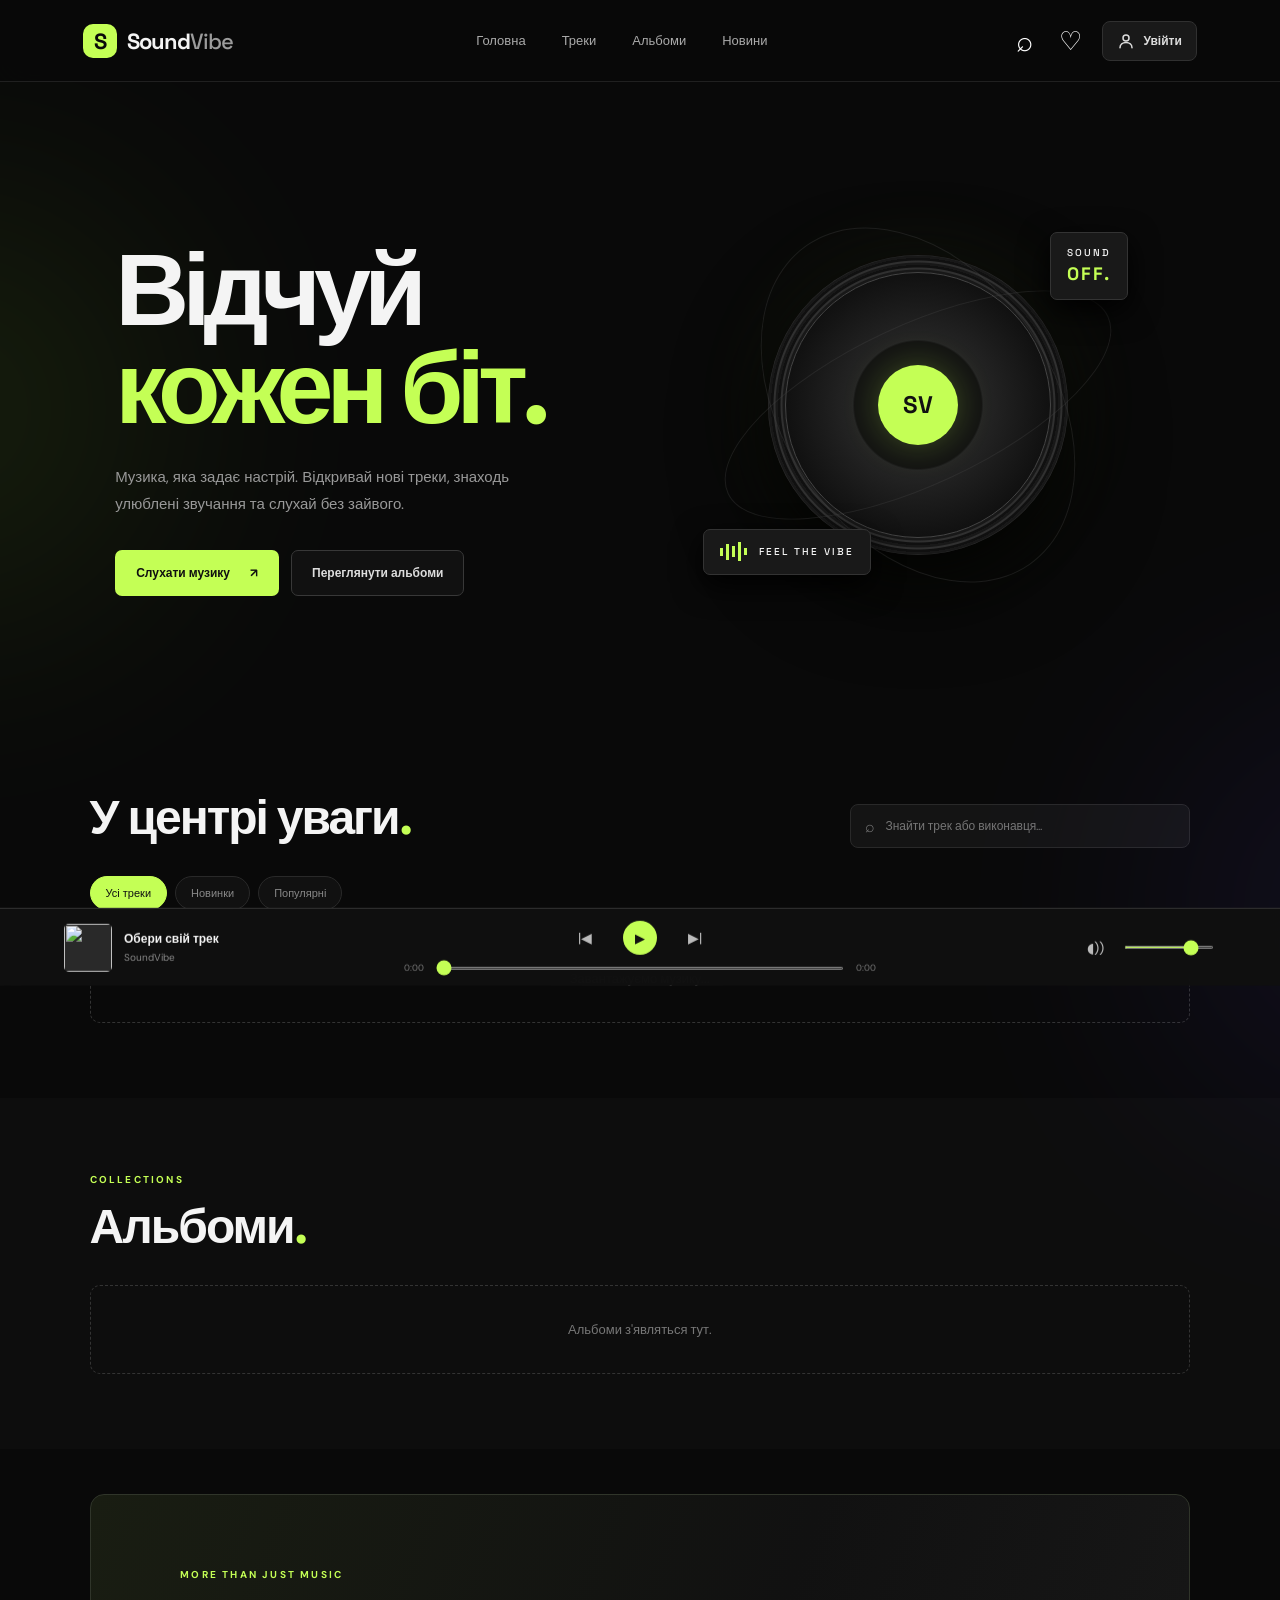
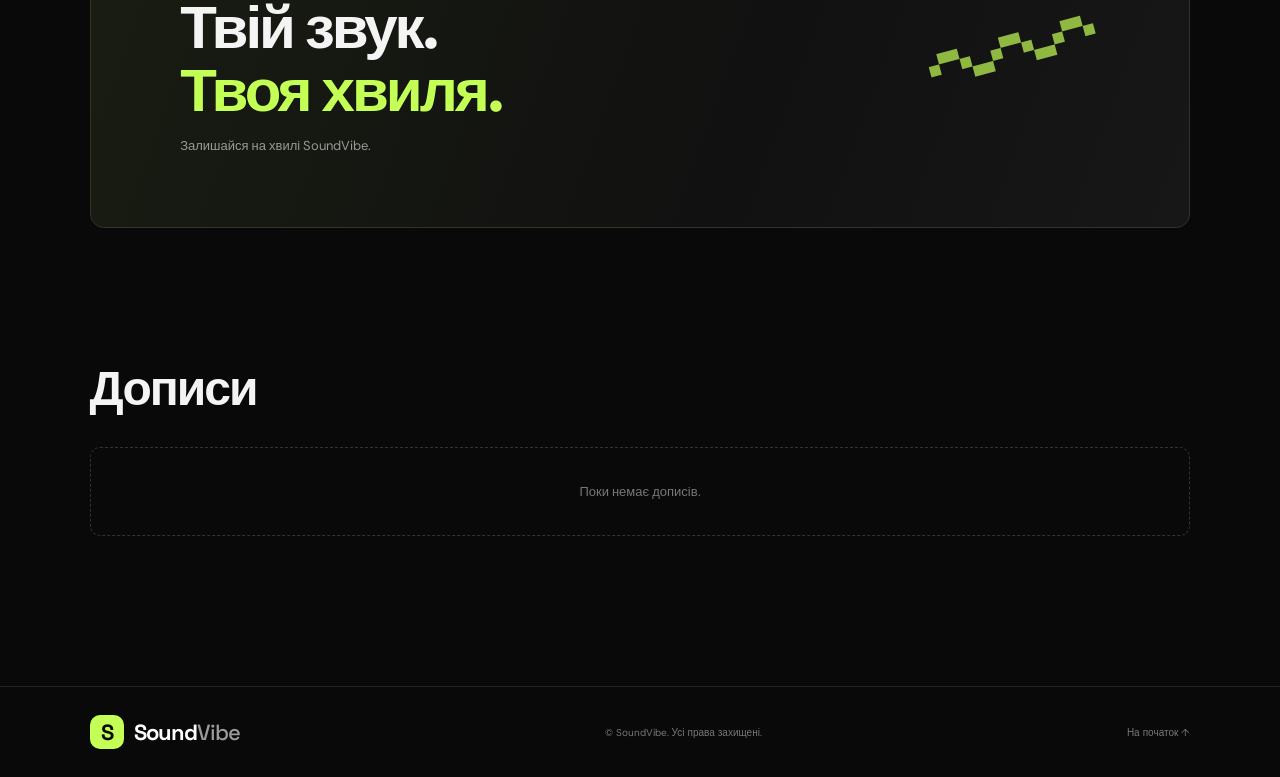
==== commit 307130b0: "Add files via upload" ====
--- a/index.html
+++ b/index.html
@@ -2,7 +2,7 @@
 <html lang="uk">
 <head>
   <meta charset="utf-8">
-  <meta name="viewport" content="width=device-width, initial-scale=1">
+  <meta name="viewport" content="width=device-width, initial-scale=1, viewport-fit=cover">
   <meta name="theme-color" content="#090909">
   <title>SoundVibe — Feel the music</title>
   <link rel="preconnect" href="https://fonts.googleapis.com">
@@ -20,6 +20,9 @@
     </nav>
     <div class="header-actions">
       <button class="icon-btn" id="search-focus" aria-label="Пошук">⌕</button>
+      <button class="icon-btn fav-open" id="fav-open" aria-label="Обране"><span id="fav-glyph">♡</span><i class="fav-badge" id="fav-badge" hidden>0</i></button>
+      <button class="auth-btn" id="auth-open" type="button" aria-label="Увійти"><svg viewBox="0 0 24 24" width="18" height="18" fill="none" stroke="currentColor" stroke-width="2" stroke-linecap="round" stroke-linejoin="round" aria-hidden="true"><circle cx="12" cy="8" r="4"/><path d="M4 21c0-4.4 3.6-7 8-7s8 2.6 8 7"/></svg><span class="auth-text">Увійти</span></button>
+      <button class="avatar-btn" id="account-open" type="button" aria-label="Мій профіль" hidden></button>
       <button class="mobile-menu" id="mobile-menu">☰</button>
     </div>
   </header>
@@ -71,6 +74,9 @@
     <audio id="audio" preload="metadata"></audio>
   </div>
 
+  <div class="modal" id="auth-modal"><div class="modal-card auth-card"><button class="modal-close" data-close="auth-modal" aria-label="Закрити">×</button><div id="auth-content"></div></div></div>
+  <div class="modal" id="me-modal"><div class="modal-card me-card"><button class="modal-close" data-close="me-modal" aria-label="Закрити">×</button><div id="me-content"></div></div></div>
+
   <div class="modal" id="track-modal"><div class="modal-card track-detail"><button class="modal-close" data-close="track-modal">×</button><div id="track-detail-content"></div></div></div>
 
   <div class="toast" id="toast"></div>
--- a/style.css
+++ b/style.css
@@ -23,3 +23,333 @@
 @media(max-width:1100px){.admin-sidebar{width:205px}.admin-workspace{margin-left:205px}.editor-layout{grid-template-columns:1fr}.overview-columns{grid-template-columns:1fr}.stats-grid{grid-template-columns:repeat(2,minmax(0,1fr))}}
 @media(max-width:700px){.admin-sidebar{position:sticky;top:0;width:100%;height:auto;padding:10px 12px;background:#0d0f0df5;border-right:0;border-bottom:1px solid #252923}.side-brand{padding:0 4px 10px}.side-brand .brand-mark{width:25px;height:25px;font-size:15px}.side-caption,.sidebar-bottom{display:none}.side-nav{display:flex;overflow-x:auto;gap:5px;padding-bottom:2px}.side-link{width:auto;white-space:nowrap;padding:9px 10px;font-size:10px;gap:7px}.side-link i{display:none}.nav-ico{font-size:14px;width:auto}.admin-workspace{margin-left:0}.workspace-top{height:60px;padding:0 5%}.workspace-top .top-actions{gap:9px}.admin-user{font-size:0}.user-dot{font-size:10px}.workspace-top .btn{font-size:9px;padding:8px 10px}.workspace-content{padding:27px 4% 55px}.welcome-row{align-items:flex-start}.welcome-note{display:none}.welcome-row h1{font-size:31px}.stats-grid{gap:8px}.stat-card{min-height:108px;padding:14px}.stat-card>strong{font-size:26px}.stat-card>small{font-size:8px}.quick-card,.recent-card,.library-card,.editor-card{padding:16px}.quick-actions{gap:7px}.quick-actions button{padding:11px;min-height:92px}.page-heading h1{font-size:33px}.page-symbol{font-size:40px;padding:0}.editor-layout{grid-template-columns:minmax(0,1fr);gap:12px}.review-item{gap:8px}.review-actions{flex-direction:column-reverse;align-items:flex-end}.visibility-btn{font-size:8px;padding:6px}.login-card{padding:30px 23px}.login-card h1{font-size:37px}.login-brand{top:20px;left:20px}}
 @media(max-width:380px){.side-link{padding:8px;font-size:9px}.quick-actions{grid-template-columns:1fr 1fr}.workspace-top .eyebrow{font-size:7px}.top-title{font-size:13px}}
+
+/* =====================================================================
+   МОБІЛЬНА АДАПТАЦІЯ SoundVibe
+   Усе нижче працює лише на екранах ≤1000px / touch-пристроях.
+   ПК-версія (від 1001px, з мишею) не змінюється.
+   ===================================================================== */
+@keyframes svNavIn{from{opacity:0;transform:translateY(-8px)}to{opacity:1;transform:none}}
+
+@media (max-width:1000px),(hover:none){
+  html{-webkit-text-size-adjust:100%;text-size-adjust:100%}
+  a,button,input,select,textarea{-webkit-tap-highlight-color:transparent}
+  button,.btn,a{touch-action:manipulation}
+}
+
+/* На touch-екранах немає hover: показуємо кнопку play одразу, без «залипання» ефектів */
+@media (hover:none){
+  .track-card:hover{transform:none;border-color:#202020;box-shadow:none}
+  .track-card:hover .track-cover,.album-card:hover img{transform:none}
+  .cover-play{opacity:1;transform:none}
+  .promo-banner:hover,.btn-primary:hover{transform:none}
+}
+
+/* ---------- Планшети (портрет) ---------- */
+@media (min-width:701px) and (max-width:900px){
+  .hero{flex-direction:column;align-items:flex-start;gap:40px;padding-top:70px}
+  .hero-copy{max-width:none}
+  .hero-art{align-self:center;margin:0;transform:none}
+}
+
+/* ---------- Телефони ---------- */
+@media (max-width:700px){
+  html{scroll-padding-top:76px}
+  body{padding-left:env(safe-area-inset-left);padding-right:env(safe-area-inset-right)}
+  body:has(.player.visible){padding-bottom:132px}
+
+  /* Шапка + меню */
+  .topbar{height:calc(64px + env(safe-area-inset-top));padding:env(safe-area-inset-top) 4% 0}
+  .brand{font-size:20px}
+  .header-actions{gap:2px}
+  .icon-btn,.mobile-menu{display:grid;place-items:center;width:44px;height:44px;padding:0;font-size:26px;border-radius:10px}
+  .main-nav{top:100%;padding:6px 5% 12px;gap:0;max-height:calc(100vh - 64px);max-height:calc(100dvh - 64px);overflow:auto;background:#101010;box-shadow:0 24px 50px #000b}
+  .main-nav.nav-open{display:flex;animation:svNavIn .22s ease both}
+  .main-nav a{font-size:16px;color:#ddd;padding:16px 4px;border-bottom:1px solid #1f1f1f}
+  .main-nav a:last-child{border-bottom:0}
+
+  /* Hero */
+  .hero{min-height:0;padding:44px 6% 56px}
+  .hero h1{font-size:clamp(44px,16.5vw,72px);letter-spacing:-.07em;line-height:.98;margin:0 0 20px}
+  .hero-copy>p{font-size:15px;max-width:none;line-height:1.7}
+  .hero-buttons{flex-direction:column;gap:10px;margin-top:26px}
+  .hero-buttons .btn{width:100%;padding:16px 20px;font-size:14px;justify-content:center}
+  .hero-art{width:100%;max-width:340px;height:290px;margin:34px auto 0;transform:none}
+  .hero-disc{width:210px;height:210px;padding:13px}
+  .disc-center{width:62px;height:62px;font-size:19px}
+  .hero-orbit.orbit-a{width:310px;height:120px}
+  .hero-orbit.orbit-b{width:290px;height:200px}
+  .floating-tag{padding:9px 12px;font-size:9px;letter-spacing:1.5px}
+  .floating-tag b{font-size:15px}
+  .tag-top{top:6px;right:0}
+  .tag-bottom{bottom:8px;left:0;gap:9px}
+
+  /* Секції */
+  .section{padding:48px 5%}
+  .section-head{gap:16px;margin-bottom:20px}
+  .section h2{font-size:clamp(30px,9vw,38px);letter-spacing:-.05em}
+  .search-wrap{padding:0 14px;border-radius:12px}
+  .search-wrap input{font-size:16px;padding:14px 0}   /* 16px — щоб iOS не зумив сторінку */
+  .filter-row{flex-wrap:nowrap;overflow-x:auto;margin:0 -5% 18px;padding:0 5% 2px;scrollbar-width:none}
+  .filter-row::-webkit-scrollbar{display:none}
+  .filter-chip{flex:none;padding:11px 16px;font-size:13px}
+
+  /* Треки */
+  .track-grid{gap:12px}
+  .track-card{padding:8px;border-radius:12px}
+  .track-grid .track-card>.fav-btn{top:14px;right:14px;width:36px;height:36px}
+  .track-info{padding:12px 2px 8px;gap:4px}
+  .track-info>div{min-width:0}
+  .track-info h3{font-size:14px}
+  .track-info p{font-size:12px;overflow:hidden;text-overflow:ellipsis;white-space:nowrap}
+  .more-btn{flex:none;width:32px;height:32px;margin:-6px -6px 0 0;font-size:13px}
+  .track-meta{flex-wrap:wrap;gap:8px;padding-top:9px;font-size:10px;letter-spacing:.5px}
+  .track-meta>span{width:100%;overflow:hidden;text-overflow:ellipsis;white-space:nowrap}
+  .track-meta button{width:100%;padding:11px 8px;font-size:11px;border:1px solid #c4ff5540;border-radius:8px;background:#c4ff5512}
+
+  /* Альбоми */
+  .album-grid{gap:12px}
+  .album-card{height:clamp(190px,52vw,260px)}
+  .album-grid .album-card>.fav-btn{top:10px;right:10px;width:36px;height:36px}
+  .album-overlay{padding:14px}
+  .album-overlay span{font-size:10px}
+  .album-overlay h3{font-size:16px}
+  .album-overlay p{font-size:12px}
+
+  /* CTA */
+  .wide-cta{position:relative;margin:20px 5%;padding:36px 22px;border-radius:16px}
+  .wide-cta>div:first-child{position:relative;z-index:1}
+  .wide-cta h2{font-size:clamp(34px,10.5vw,46px);letter-spacing:-.05em}
+  .wide-cta p{font-size:14px}
+  .cta-symbol{position:absolute;right:-6px;bottom:-26px;font-size:130px;opacity:.14;pointer-events:none}
+
+  /* Дописи */
+  .posts-section{padding-bottom:60px}
+  .post-grid{gap:14px}
+  .post-card>img{height:200px}
+  .post-content{padding:18px}
+  .post-content h3{font-size:19px}
+  .post-content p{font-size:14px;line-height:1.65}
+  .post-content .eyebrow{font-size:10px}
+  footer{padding:24px 5% calc(24px + env(safe-area-inset-bottom));font-size:12px}
+
+  /* Плеєр: ряд 1 — трек + керування, ряд 2 — таймлайн. Гучність на телефонах не потрібна (є кнопки пристрою) */
+  .player{grid-template-columns:minmax(0,1fr) auto;gap:4px 10px;align-items:center;border-radius:18px 18px 0 0;
+    padding:10px max(4%,env(safe-area-inset-right)) calc(10px + env(safe-area-inset-bottom)) max(4%,env(safe-area-inset-left))}
+  .player-center{display:contents}
+  .player-track{grid-column:1;grid-row:1}
+  .player-controls{grid-column:2;grid-row:1;margin:0;gap:2px}
+  .timeline{grid-column:1/-1;grid-row:2;gap:10px;font-size:11px}
+  .player-volume{display:none}
+  .player-track img{width:46px;height:46px;border-radius:8px}
+  .player-track strong{font-size:14px}
+  .player-track small{font-size:12px;margin-top:3px}
+  .player-controls button{display:grid;place-items:center;width:44px;height:44px;padding:0;font-size:15px}
+  .player-controls .play-main{width:46px;height:46px;font-size:16px}
+  .timeline input{height:24px;margin:0}
+  .timeline span{min-width:32px}
+
+  /* Toast не перекриває плеєр */
+  .toast{bottom:calc(24px + env(safe-area-inset-bottom));width:max-content;max-width:calc(100vw - 32px);text-align:center;font-size:13px}
+  body:has(.player.visible) .toast{bottom:calc(140px + env(safe-area-inset-bottom))}
+
+  /* Вікно треку — «bottom sheet» */
+  .modal{padding:0;align-items:flex-end}
+  .modal-card{width:100%;max-height:92vh;max-height:92dvh;border-radius:20px 20px 0 0;border-bottom:0;
+    padding:56px 18px calc(24px + env(safe-area-inset-bottom));overscroll-behavior:contain;-webkit-overflow-scrolling:touch}
+  .modal-close{position:sticky;top:8px;right:auto;display:grid;place-items:center;width:40px;height:40px;margin:-44px 0 4px auto;
+    padding:0;border-radius:50%;background:#1d1d1d;border:1px solid #333;color:#ddd;font-size:24px;line-height:1;z-index:3}
+  body:has(.modal.open){overflow:hidden}
+  .detail-layout{grid-template-columns:1fr;gap:18px}
+  .detail-cover{max-width:min(240px,72vw);margin:0 auto}
+  .detail-layout h2{font-size:26px}
+  .detail-layout p{font-size:15px}
+  .modal .detail-layout .btn{width:100%;padding:15px;font-size:14px;margin:8px 0 0}
+  .modal .detail-layout .fav-wide{margin-left:0}
+  .review-area{margin-top:24px}
+  .review-form{grid-template-columns:minmax(0,1fr) 112px;gap:10px}
+  .review-form input,.review-form select,.review-form textarea{font-size:16px;padding:13px}
+  .review-form textarea{min-height:110px}
+  .review-form button{width:100%;justify-self:stretch;padding:15px;font-size:14px}
+  .review>div,.review p{font-size:14px}
+
+  /* ============ АДМІН-ПАНЕЛЬ ============ */
+  .login-screen{min-height:100vh;min-height:100dvh;flex-direction:column;justify-content:center;padding:92px 16px 28px}
+  .login-brand{top:calc(24px + env(safe-area-inset-top))}
+  .login-foot{position:static;margin-top:26px}
+  .login-card{padding:30px 22px;border-radius:18px}
+  .login-card h1{font-size:clamp(32px,10vw,40px)}
+  .login-form label{font-size:12px}
+  .login-form input{font-size:16px;padding:15px}
+  .login-form .btn{height:52px;font-size:14px}
+  .login-back{font-size:13px;padding:6px 0}
+
+  .admin-sidebar{z-index:20;padding:calc(10px + env(safe-area-inset-top)) 12px 8px}
+  .side-brand{padding:0 4px 8px}
+  /* кнопка «Вийти» раніше зникала на телефоні — повертаємо її в шапку */
+  .sidebar-bottom{display:block;margin:0}
+  .sidebar-bottom .admin-online,.sidebar-bottom .side-site-link{display:none}
+  .sidebar-bottom .side-logout{position:absolute;top:calc(8px + env(safe-area-inset-top));right:12px;width:auto;padding:9px 12px;
+    font-size:11px;color:#c9cfc0;border:1px solid #2b3127;border-radius:9px}
+  .side-nav{margin:0 -12px;padding:0 12px 4px;scrollbar-width:none}
+  .side-nav::-webkit-scrollbar{display:none}
+  .side-link{flex:none;padding:11px 14px;font-size:12px;border-radius:10px}
+  .workspace-top{position:static;height:auto;padding:16px 5%}
+  .workspace-content{padding:22px 4% 48px}
+  .stats-grid{grid-template-columns:repeat(2,minmax(0,1fr))}
+  .stat-card:first-child{grid-column:1/-1}
+  .stat-top{font-size:12px}
+  .stat-card>small{font-size:11px}
+  .quick-actions button:last-child{grid-column:1/-1}
+  .quick-actions button b{font-size:13px}
+  .quick-actions button small{font-size:11px}
+  .section-title .eyebrow,.library-head .eyebrow,.page-heading .eyebrow,.workspace-top .eyebrow{font-size:10px}
+  .page-heading .muted,.welcome-row .muted{font-size:13px}
+  .recent-row>div:last-child{min-width:0}
+  .recent-row b{font-size:13px;max-width:100%}
+  .recent-row small{font-size:11px}
+
+  .editor-heading h2{font-size:17px}
+  .editor-heading p{font-size:12px}
+  .editor-card>label{font-size:12px}
+  .editor-card input:not([type=checkbox]),.editor-card textarea,.editor-card select,.list-search{font-size:16px;padding:13px}
+  .editor-card .file-field input[type=file]{font-size:13px!important}
+  .editor-card .optional,.editor-card .required{font-size:10px}
+  .file-field>small,.toggle-line small{font-size:11px}
+  .toggle-line b{font-size:13px}
+  .editor-submit{justify-self:stretch;width:100%;padding:15px;font-size:13px}
+  .form-message{font-size:12px}
+  .count-pill{font-size:12px}
+
+  .admin-item{padding:10px;gap:12px}
+  .item-thumb{width:52px;height:52px}
+  .item-info b{font-size:13px}
+  .item-info small{font-size:12px}
+  .item-info em{font-size:10px}
+  .item-delete{width:40px;height:40px;font-size:22px;border-radius:9px}
+  .review-item{flex-wrap:wrap}
+  .review-meta{flex-wrap:wrap}
+  .review-meta b{font-size:13px}
+  .review-body p{font-size:13px}
+  .review-body>small{font-size:11px}
+  .review-actions{flex-direction:row;width:100%;justify-content:flex-end;padding-left:46px}
+  .visibility-btn{font-size:12px;padding:10px 14px}
+}
+
+/* ---------- Дуже вузькі екрани (iPhone SE, 320–380px) ---------- */
+@media (max-width:380px){
+  .track-grid,.album-grid{gap:10px}
+  .track-info h3{font-size:13px}
+  .hero-art{height:260px}
+  .hero-disc{width:190px;height:190px}
+  .hero-orbit.orbit-a{width:280px}
+  .hero-orbit.orbit-b{width:260px}
+  .album-overlay h3{font-size:15px}
+  .detail-layout h2{font-size:23px}
+}
+
+/* =====================================================================
+   ОБРАНЕ · АКАУНТ · ПРОФІЛЬ
+   ===================================================================== */
+.fav-open{position:relative;font-size:26px;line-height:1;padding:0 2px;transition:color .2s}
+.fav-open:hover,.fav-open.has{color:var(--lime)}
+.fav-badge{position:absolute;top:-7px;right:-9px;min-width:17px;height:17px;padding:0 4px;border-radius:9px;background:var(--lime);color:#111;font:700 10px/17px var(--font);font-style:normal;text-align:center}
+.auth-btn{display:inline-flex;align-items:center;gap:8px;background:#191919;border:1px solid #303030;color:#ddd;padding:10px 14px;border-radius:8px;font-size:12px;font-weight:700;transition:.2s}
+.auth-btn:hover{border-color:var(--lime);color:var(--lime)}
+.auth-btn svg{flex:none}
+.avatar-btn{width:40px;height:40px;padding:0;border-radius:50%;border:2px solid var(--lime);background:#1a1a1a;color:#ddd;overflow:hidden;display:grid;place-items:center;transition:.2s;box-shadow:0 0 18px #c4ff5520}
+.avatar-btn:hover{transform:scale(1.07)}
+.avatar-btn svg{width:20px;height:20px}
+.avatar-btn img,.me-avatar img{width:100%;height:100%;object-fit:cover;display:block}
+
+.auth-card{width:min(440px,100%)}
+.auth-title{font:700 34px var(--display);letter-spacing:-2px;margin:10px 0 6px}
+.auth-title span{color:var(--lime)}
+.auth-card .muted{font-size:13px;margin:8px 0 0}
+.auth-tabs{display:flex;gap:4px;background:#0d0d0d;border:1px solid #262626;border-radius:10px;padding:4px;margin:22px 0 18px}
+.auth-tabs button{flex:1;background:none;border:0;border-radius:7px;color:#888;padding:11px;font-size:13px;font-weight:700;transition:.2s}
+.auth-tabs button.active{background:var(--lime);color:#111}
+.auth-form,.set-form{display:grid;gap:14px}
+.auth-form label,.set-form label{display:grid;gap:7px;color:#aaa;font-size:11px;font-weight:700}
+.auth-form input,.set-form input{width:100%;background:#1a1a1a;border:1px solid #333;border-radius:8px;color:#eee;padding:13px;outline:0;font-size:13px;transition:.2s}
+.auth-form input:focus,.set-form input:focus{border-color:var(--lime);box-shadow:0 0 0 3px #c4ff5512}
+.auth-form .btn{padding:15px}
+.link-btn{background:none;border:0;color:#888;font-size:12px;justify-self:start;padding:4px 0}
+.link-btn:hover{color:var(--lime)}
+
+.me-card{width:min(780px,100%)}
+.me-head{display:flex;align-items:center;gap:18px;padding-right:44px}
+.me-avatar{width:72px;height:72px;flex:none;border-radius:50%;border:2px solid var(--lime);overflow:hidden;background:#1b1b1b;display:grid;place-items:center;color:#bbb}
+.me-avatar svg{width:44%;height:44%}
+.me-avatar.big{width:96px;height:96px}
+.me-who{min-width:0}
+.me-who h2{font:700 28px var(--display);letter-spacing:-1px;margin:6px 0 2px;overflow:hidden;text-overflow:ellipsis;white-space:nowrap}
+.me-who .muted{margin:0;overflow:hidden;text-overflow:ellipsis;white-space:nowrap}
+.me-tabs{display:flex;gap:6px;border-bottom:1px solid #292929;margin:24px 0 20px}
+.me-tab{background:none;border:0;border-bottom:2px solid transparent;margin-bottom:-1px;color:#888;padding:12px 14px;font-size:13px;font-weight:600}
+.me-tab:hover{color:#ddd}
+.me-tab.active{color:var(--lime);border-color:var(--lime)}
+.me-tab i{font-style:normal;background:#c4ff5518;color:var(--lime);border-radius:10px;padding:1px 7px;font-size:10px;margin-left:6px}
+.me-tab i[hidden]{display:none}
+
+.fav-list{display:grid;gap:8px}
+.fav-row{display:flex;align-items:center;gap:12px;background:#151515;border:1px solid #232323;border-radius:10px;padding:8px}
+.fav-row-cover{position:relative;width:52px;height:52px;flex:none;border:0;padding:0;border-radius:8px;overflow:hidden;background:#252525;color:#fff}
+.fav-row-cover img{width:100%;height:100%;object-fit:cover;display:block}
+.fav-row-cover span{position:absolute;inset:0;display:grid;place-items:center;background:#000a;opacity:0;transition:.2s}
+.fav-row-cover:hover span{opacity:1}
+.fav-row-info{flex:1;min-width:0;text-align:left;background:none;border:0;color:inherit;padding:0}
+.fav-row-info b,.fav-row-info small{display:block;overflow:hidden;text-overflow:ellipsis;white-space:nowrap}
+.fav-row-info b{font:600 14px var(--display)}
+.fav-row-info small{color:#888;font-size:12px;margin-top:4px}
+.fav-row-info:hover b{color:var(--lime)}
+.fav-albums{display:grid;grid-template-columns:repeat(auto-fill,minmax(150px,1fr));gap:12px}
+.fav-albums .album-card{height:190px}
+.guest-note{display:flex;align-items:center;justify-content:space-between;gap:16px;margin-top:22px;padding:16px 18px;border:1px solid #30352a;background:linear-gradient(110deg,#191d12,#111);border-radius:12px}
+.guest-note b,.guest-note small{display:block}
+.guest-note b{font-size:13px}
+.guest-note small{color:#889;font-size:12px;margin-top:4px}
+.guest-actions{display:flex;gap:8px;flex-wrap:wrap}
+
+.set-avatar{display:flex;align-items:center;gap:20px;margin-bottom:24px}
+.set-avatar-actions{display:flex;gap:8px;flex-wrap:wrap}
+.file-btn{cursor:pointer}
+.set-form{grid-template-columns:1fr auto;align-items:end;margin-bottom:16px}
+.set-form .btn{padding:13px 18px}
+.set-row{display:flex;justify-content:space-between;gap:12px;padding:14px 0;border-top:1px solid #262626;margin:8px 0 14px;font-size:12px;color:#888}
+.set-row b{color:#ddd;font-weight:600;overflow:hidden;text-overflow:ellipsis}
+.btn.danger{color:#ff8a8a;border-color:#542929}
+.btn.danger:hover{border-color:#ff8a8a}
+#set-message,#auth-message{min-height:16px}
+
+@media (hover:none){.fav-row-cover span{opacity:1;background:#0005}}
+
+@media (max-width:700px){
+  .fav-open{font-size:26px}
+  .fav-badge{top:4px;right:1px}
+  .auth-btn{width:44px;height:44px;padding:0;justify-content:center;border-radius:12px}
+  .auth-text{display:none}
+  .avatar-btn{width:40px;height:40px;margin:0 3px}
+  .auth-title{font-size:30px}
+  .auth-form input,.set-form input{font-size:16px;padding:14px}
+  .auth-form .btn,.set-form .btn{min-height:48px;font-size:14px}
+  .me-head{gap:14px}
+  .me-avatar{width:60px;height:60px}
+  .me-avatar.big{width:84px;height:84px}
+  .me-who h2{font-size:23px}
+  .me-tab{padding:13px 12px;flex:1;text-align:center}
+  .fav-row-info b{font-size:15px}
+  .fav-albums{grid-template-columns:repeat(2,minmax(0,1fr))}
+  .set-form{grid-template-columns:1fr}
+  .set-avatar{gap:16px}
+  .guest-note{flex-direction:column;align-items:stretch;text-align:left}
+  .guest-note .btn,.guest-actions .btn{width:100%;padding:14px}
+  .btn.danger{width:100%;padding:15px;font-size:14px}
+}
+@media (max-width:360px){#search-focus{display:none}}
+
+/* Декоративні розмиті плями не повинні розширювати сторінку на телефоні */
+@media (max-width:700px){
+  .ambient{position:fixed;max-width:100vw}
+  html,body{max-width:100%}
+}
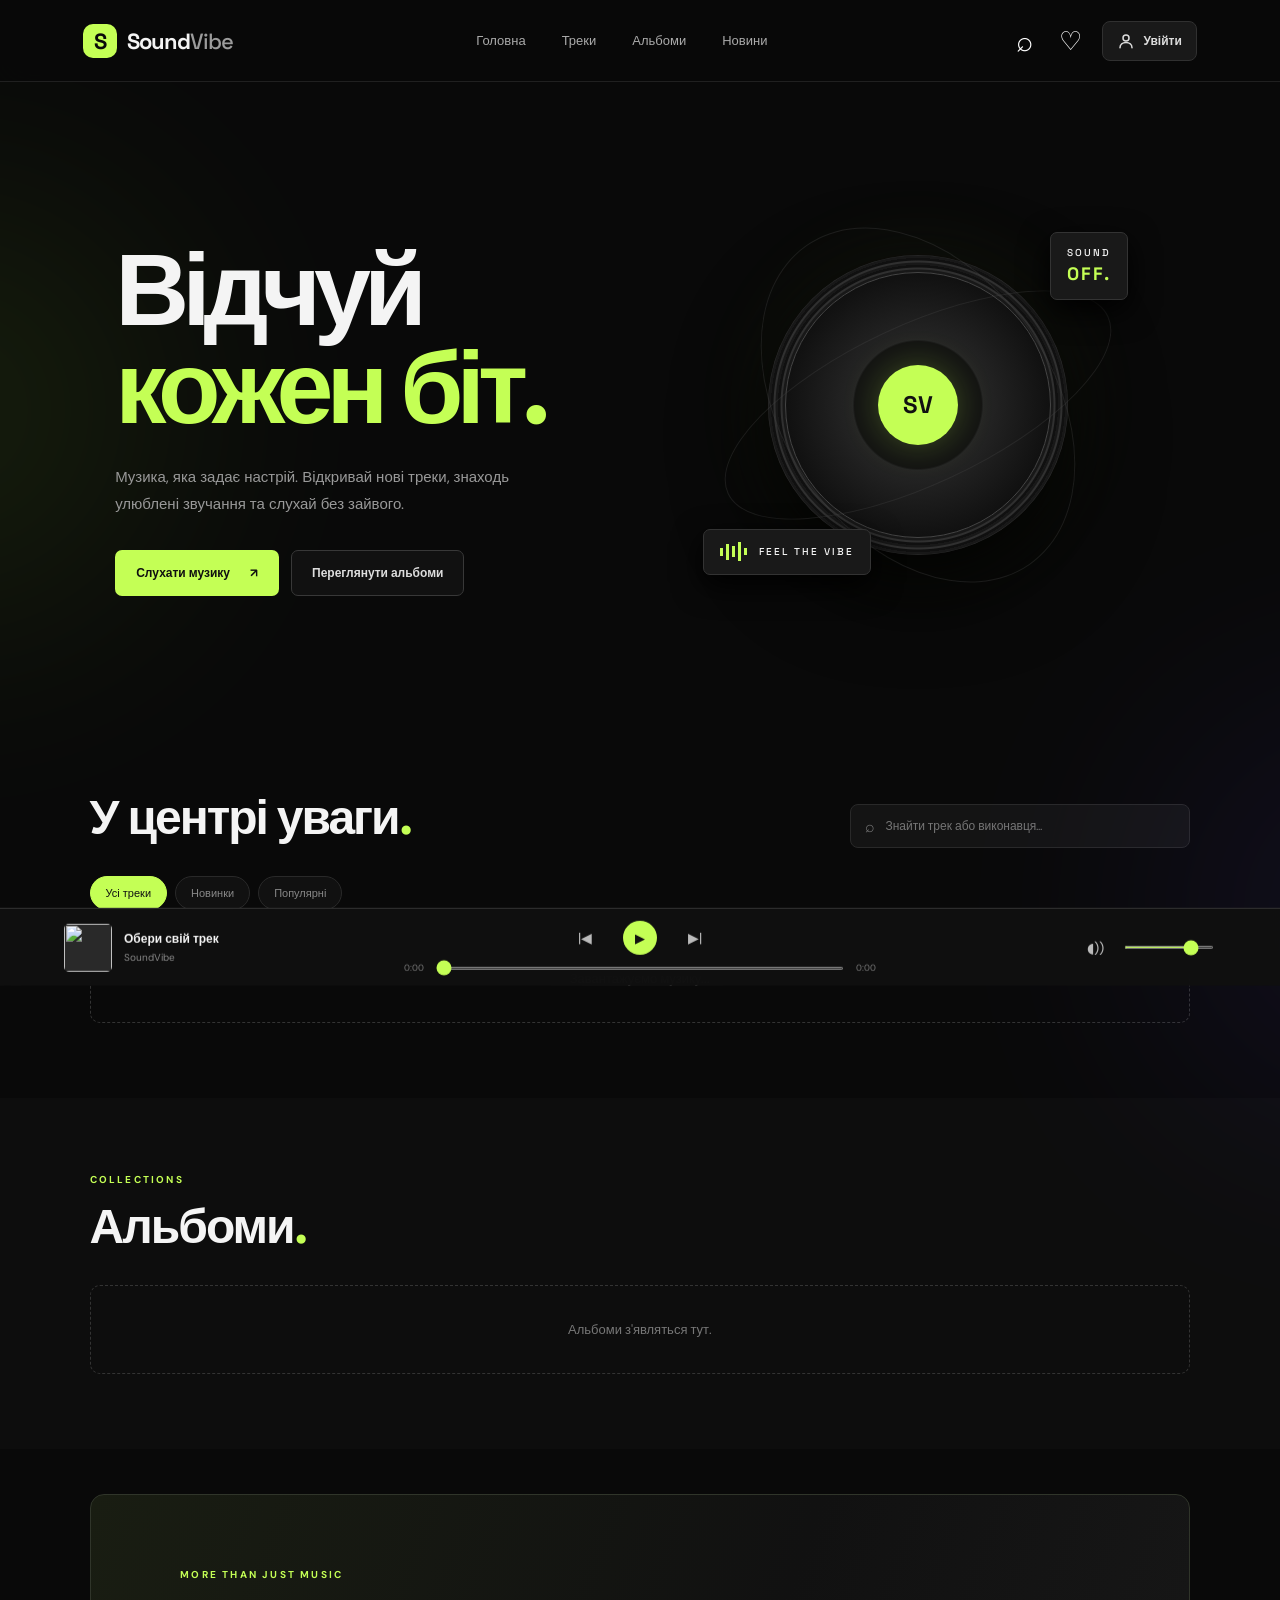
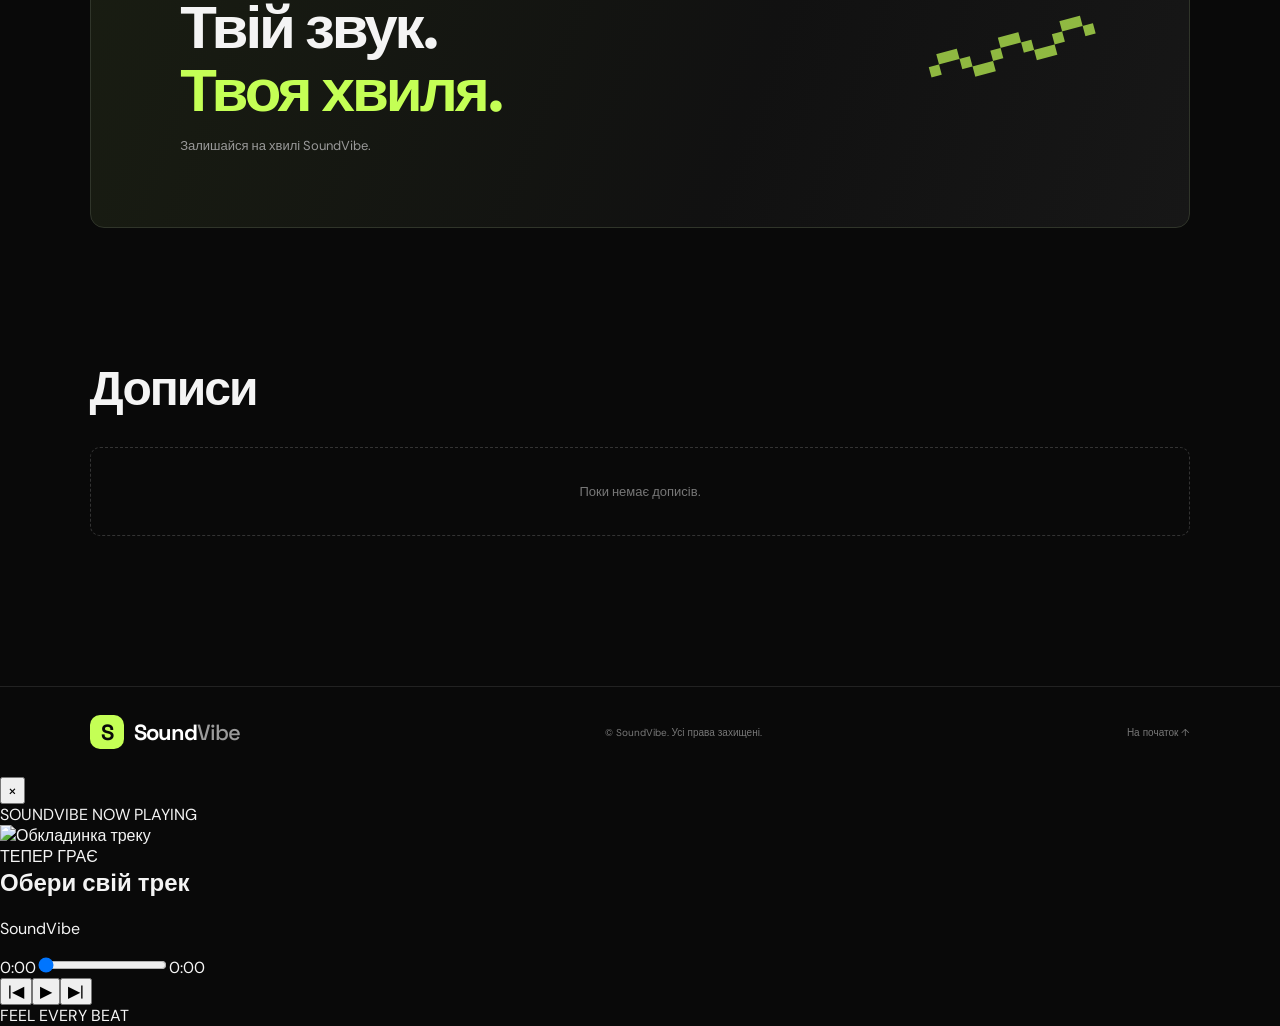
==== commit 8caaebc3: "Update index.html" ====
--- a/index.html
+++ b/index.html
@@ -46,6 +46,7 @@
       <div class="section-head"><div><h2>У центрі уваги<span>.</span></h2></div><div class="search-wrap"><span>⌕</span><input id="search" type="search" placeholder="Знайти трек або виконавця..."></div></div>
       <div class="filter-row"><button class="filter-chip active" data-filter="all">Усі треки</button><button class="filter-chip" data-filter="new">Новинки</button><button class="filter-chip" data-filter="popular">Популярні</button></div>
       <div class="track-grid" id="track-grid"><div class="empty-state">Завантажуємо музику...</div></div>
+      <a class="view-all-tracks" id="view-all-tracks" href="tracks.html" hidden>ПЕРЕГЛЯНУТИ ВСІ ТРЕКИ <span aria-hidden="true">↗</span></a>
     </section>
 
     <section class="section albums-section" id="albums">
@@ -68,11 +69,31 @@
   <footer><a class="brand" href="#"><span class="brand-mark">S</span><span>Sound<span class="brand-light">Vibe</span></span></a><span>© <span id="year"></span> SoundVibe. Усі права захищені.</span><a href="#discover">На початок ↑</a></footer>
 
   <div class="player" id="player">
-    <div class="player-track"><img id="player-cover" src="" alt=""><div><strong id="player-title">Обери свій трек</strong><small id="player-artist">SoundVibe</small></div></div>
+    <div class="player-track" data-open-player role="button" tabindex="0" aria-label="Відкрити повноекранний плеєр"><img id="player-cover" src="" alt=""><div><strong id="player-title">Обери свій трек</strong><small id="player-artist">SoundVibe</small></div></div>
     <div class="player-center"><div class="player-controls"><button id="prev-track" aria-label="Попередній">|◀</button><button class="play-main" id="play-toggle" aria-label="Відтворити">▶</button><button id="next-track" aria-label="Наступний">▶|</button></div><div class="timeline"><span id="current-time">0:00</span><input type="range" id="seek" min="0" max="100" value="0"><span id="duration">0:00</span></div></div>
     <div class="player-volume"><button id="mute-toggle" aria-label="Звук">◖))</button><input type="range" id="volume" min="0" max="1" step=".01" value=".8"></div>
     <audio id="audio" preload="metadata"></audio>
   </div>
+
+
+  <section class="now-playing" id="now-playing" aria-hidden="true" role="dialog" aria-modal="true" aria-label="Плеєр SoundVibe">
+    <button class="np-close" id="np-close" aria-label="Закрити плеєр">×</button>
+    <div class="np-inner">
+      <div class="np-topline"><span class="np-brand-dot"></span> SOUNDVIBE <span class="np-top-caption">NOW PLAYING</span></div>
+      <div class="np-main">
+        <div class="np-art-wrap"><div class="np-art-glow"></div><img class="np-cover" id="np-cover" src="" alt="Обкладинка треку"></div>
+        <div class="np-details">
+          <div class="np-eyebrow">ТЕПЕР ГРАЄ</div>
+          <h2 id="np-title">Обери свій трек</h2>
+          <p id="np-artist">SoundVibe</p>
+          <div class="np-visualizer" id="np-visualizer" aria-label="Анімація еквалайзера"><i></i><i></i><i></i><i></i><i></i><i></i><i></i><i></i><i></i><i></i><i></i><i></i><i></i><i></i><i></i><i></i><i></i><i></i><i></i><i></i><i></i><i></i><i></i><i></i></div>
+          <div class="np-timeline"><span id="np-current">0:00</span><input type="range" id="np-seek" min="0" max="100" value="0" aria-label="Перемотка треку"><span id="np-duration">0:00</span></div>
+          <div class="np-controls"><button id="np-prev" aria-label="Попередній трек">|◀</button><button id="np-play" class="np-play" aria-label="Відтворити">▶</button><button id="np-next" aria-label="Наступний трек">▶|</button></div>
+          <div class="np-footer-note"><span class="np-live-dot"></span> FEEL EVERY BEAT</div>
+        </div>
+      </div>
+    </div>
+  </section>
 
   <div class="modal" id="auth-modal"><div class="modal-card auth-card"><button class="modal-close" data-close="auth-modal" aria-label="Закрити">×</button><div id="auth-content"></div></div></div>
   <div class="modal" id="me-modal"><div class="modal-card me-card"><button class="modal-close" data-close="me-modal" aria-label="Закрити">×</button><div id="me-content"></div></div></div>
@@ -82,4 +103,4 @@
   <div class="toast" id="toast"></div>
   <script src="config.js"></script><script src="app.js"></script>
 </body>
-</html>+</html>
